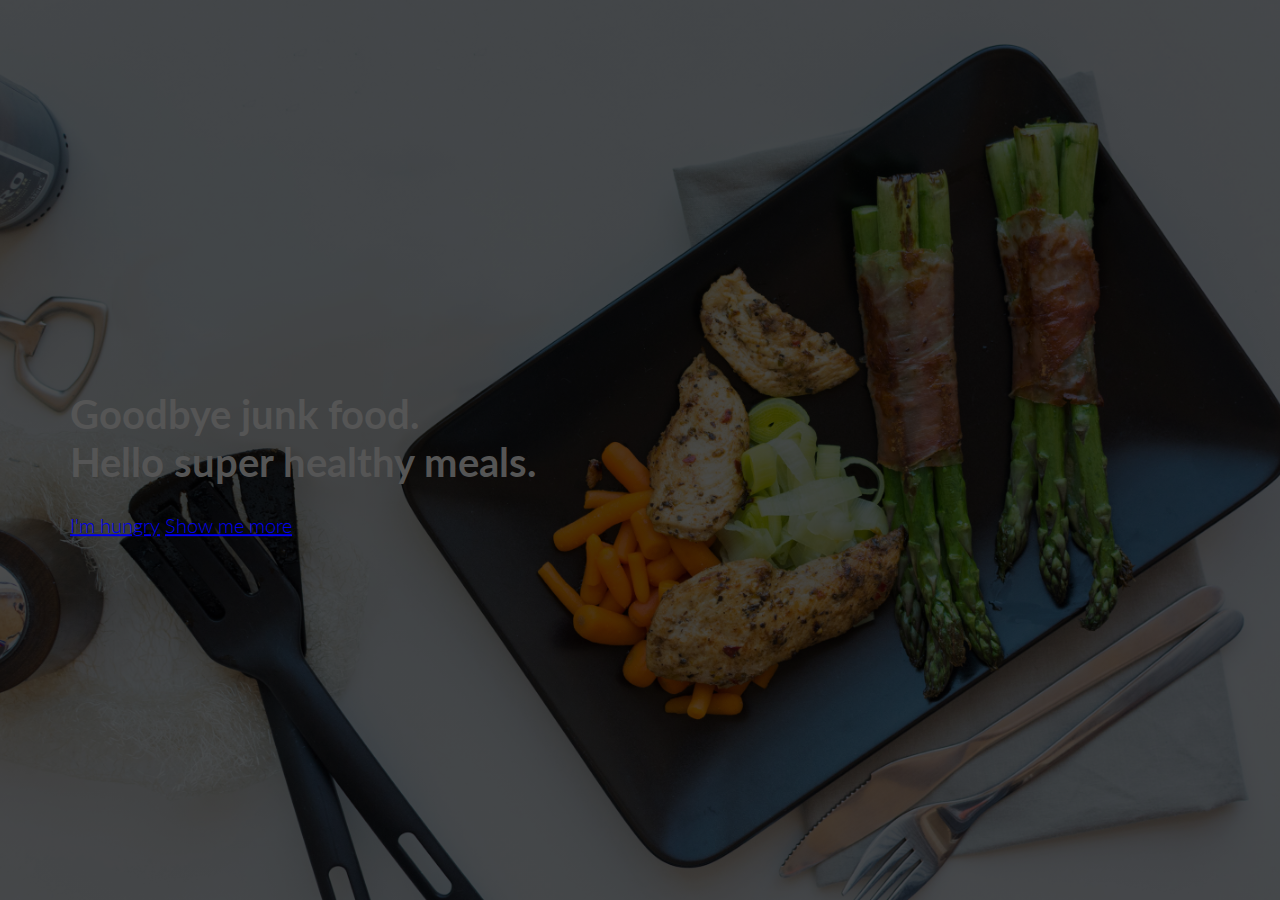
==== index.html @ d6e646fb "added project files, started header part" ====
<!DOCTYPE html>
<html lang="en">
    <head>
        <link rel="stylesheet" type="text/css" href="vendors/css/normalize.css">
        <link rel="stylesheet" type="text/css" href="vendors/css/grid.css">
        <link rel="stylesheet" type="text/css" href="resources/css/style.css">
        <link href='http://fonts.googleapis.com/css?family=Lato:100,300,400,300italic' rel='stylesheet' type='text/css'>
        <title>Omnifood</title>
    </head>
    <body>
        <header>
                <div class="hero-text-box">
                        <h1>Goodbye junk food.<br>Hello super healthy meals.</h1>
                        <a class="btn btn-full js--scroll-to-plans" href="#">I'm hungry</a>
                        <a class="btn btn-ghost js--scroll-to-start" href="#">Show me more</a>
                    </div>
        </header>
    </body>
</html>
---- vendors/css/grid.css ----
/*  SECTIONS  ============================================================================= */

.section {
	clear: both;
	padding: 0px;
	margin: 0px;
}

/*  GROUPING  ============================================================================= */

.row {
    zoom: 1; /* For IE 6/7 (trigger hasLayout) */
}

.row:before,
.row:after {
    content:"";
    display:table;
}
.row:after {
    clear:both;
}

/*  GRID COLUMN SETUP   ==================================================================== */

.col {
	display: block;
	float:left;
	margin: 1% 0 1% 1.6%;
}

.col:first-child { margin-left: 0; } /* all browsers except IE6 and lower */


/*  REMOVE MARGINS AS ALL GO FULL WIDTH AT 480 PIXELS */

@media only screen and (max-width: 480px) {
	.col { 
		/*margin: 1% 0 1% 0%;*/
        margin: 0;
	}
}


/*  GRID OF TWO   ============================================================================= */


.span-2-of-2 {
	width: 100%;
}

.span-1-of-2 {
	width: 49.2%;
}

/*  GO FULL WIDTH AT LESS THAN 480 PIXELS */

@media only screen and (max-width: 480px) {
	.span-2-of-2 {
		width: 100%; 
	}
	.span-1-of-2 {
		width: 100%; 
	}
}


/*  GRID OF THREE   ============================================================================= */

	
.span-3-of-3 {
	width: 100%; 
}

.span-2-of-3 {
	width: 66.13%; 
}

.span-1-of-3 {
	width: 32.26%; 
}


/*  GO FULL WIDTH AT LESS THAN 480 PIXELS */

@media only screen and (max-width: 480px) {
	.span-3-of-3 {
		width: 100%; 
	}
	.span-2-of-3 {
		width: 100%; 
	}
	.span-1-of-3 {
		width: 100%;
	}
}

/*  GRID OF FOUR   ============================================================================= */

	
.span-4-of-4 {
	width: 100%; 
}

.span-3-of-4 {
	width: 74.6%; 
}

.span-2-of-4 {
	width: 49.2%; 
}

.span-1-of-4 {
	width: 23.8%; 
}


/*  GO FULL WIDTH AT LESS THAN 480 PIXELS */

@media only screen and (max-width: 480px) {
	.span-4-of-4 {
		width: 100%; 
	}
	.span-3-of-4 {
		width: 100%; 
	}
	.span-2-of-4 {
		width: 100%; 
	}
	.span-1-of-4 {
		width: 100%; 
	}
}


/*  GRID OF FIVE   ============================================================================= */

	
.span-5-of-5 {
	width: 100%;
}

.span-4-of-5 {
  	width: 79.68%; 
}

.span-3-of-5 {
  	width: 59.36%; 
}

.span-2-of-5 {
  	width: 39.04%;
}

.span-1-of-5 {
  	width: 18.72%;
}


/*  GO FULL WIDTH AT LESS THAN 480 PIXELS */

@media only screen and (max-width: 480px) {
	.span-5-of-5 {
		width: 100%; 
	}
	.span-4-of-5 {
		width: 100%; 
	}
	.span-3-of-5 {
		width: 100%; 
	}
	.span-2-of-5 {
		width: 100%; 
	}
	.span-1-of-5 {
		width: 100%; 
	}
}


/*  GRID OF SIX   ============================================================================= */


.span-6-of-6 {
	width: 100%;
}

.span-5-of-6 {
  	width: 83.06%;
}

.span-4-of-6 {
  	width: 66.13%;
}

.span-3-of-6 {
  	width: 49.2%;
}

.span-2-of-6 {
  	width: 32.26%;
}

.span-1-of-6 {
  	width: 15.33%;
}


/*  GO FULL WIDTH AT LESS THAN 480 PIXELS */

@media only screen and (max-width: 480px) {
	.span-6-of-6 {
		width: 100%; 
	}
	.span-5-of-6 {
		width: 100%; 
	}
	.span-4-of-6 {
		width: 100%; 
	}
	.span-3-of-6 {
		width: 100%; 
	}
	.span-2-of-6 {
		width: 100%; 
	}
	.span-1-of-6 {
		width: 100%; 
	}
}



/*  GRID OF SEVEN   ============================================================================= */


.span-7-of-7 {
	width: 100%;
}

.span-6-of-7 {
	width: 85.48%;
}

.span-5-of-7 {
  	width: 70.97%;
}

.span-4-of-7 {
  	width: 56.45%;
}

.span-3-of-7 {
  	width: 41.94%;
}

.span-2-of-7 {
  	width: 27.42%;
}

.span-1-of-7 {
  	width: 12.91%;
}


/*  GO FULL WIDTH AT LESS THAN 480 PIXELS */

@media only screen and (max-width: 480px) {
	.span-7-of-7 {
		width: 100%; 
	}
	.span-6-of-7 {
		width: 100%; 
	}
	.span-5-of-7 {
		width: 100%; 
	}
	.span-4-of-7 {
		width: 100%; 
	}
	.span-3-of-7 {
		width: 100%; 
	}
	.span-2-of-7 {
		width: 100%; 
	}
	.span-1-of-7 {
		width: 100%; 
	}
}


/*  GRID OF EIGHT   ============================================================================= */

	
.span-8-of-8 {
	width: 100%;
}

.span-7-of-8 {
	width: 87.3%; 
}

.span-6-of-8 {
	width: 74.6%; 
}

.span-5-of-8 {
	width: 61.9%; 
}

.span-4-of-8 {
	width: 49.2%; 
}

.span-3-of-8 {
	width: 36.5%;
}

.span-2-of-8 {
	width: 23.8%; 
}

.span-1-of-8 {
	width: 11.1%; 
}


/*  GO FULL WIDTH AT LESS THAN 480 PIXELS */

@media only screen and (max-width: 480px) {
	.span-8-of-8 {
		width: 100%; 
	}
	.span-7-of-8 {
		width: 100%; 
	}
	.span-6-of-8 {
		width: 100%; 
	}
	.span-5-of-8 {
		width: 100%; 
	}
	.span-4-of-8 {
		width: 100%; 
	}
	.span-3-of-8 {
		width: 100%; 
	}
	.span-2-of-8 {
		width: 100%; 
	}
	.span-1-of-8 {
		width: 100%; 
	}
}


/*  GRID OF NINE   ============================================================================= */


.span-9-of-9 {
	width: 100%;
}

.span-8-of-9 {
	width: 88.71%;
}

.span-7-of-9 {
	width: 77.42%; 
}

.span-6-of-9 {
	width: 66.13%; 
}

.span-5-of-9 {
	width: 54.84%; 
}

.span-4-of-9 {
	width: 43.55%; 
}

.span-3-of-9 {
	width: 32.26%;
}

.span-2-of-9 {
	width: 20.97%; 
}

.span-1-of-9 {
	width: 9.68%; 
}


/*  GO FULL WIDTH AT LESS THAN 480 PIXELS */

@media only screen and (max-width: 480px) {
	.span-9-of-9 {
		width: 100%; 
	}
	.span-8-of-9 {
		width: 100%; 
	}
	.span-7-of-9 {
		width: 100%; 
	}
	.span-6-of-9 {
		width: 100%; 
	}
	.span-5-of-9 {
		width: 100%; 
	}
	.span-4-of-9 {
		width: 100%; 
	}
	.span-3-of-9 {
		width: 100%; 
	}
	.span-2-of-9 {
		width: 100%; 
	}
	.span-1-of-9 {
		width: 100%; 
	}
}


/*  GRID OF TEN   ============================================================================= */


.span-10-of-10 {
	width: 100%;
}

.span-9-of-10 {
	width: 89.84%;
}

.span-8-of-10 {
	width: 79.68%;
}

.span-7-of-10 {
	width: 69.52%; 
}

.span-6-of-10 {
	width: 59.36%; 
}

.span-5-of-10 {
	width: 49.2%; 
}

.span-4-of-10 {
	width: 39.04%; 
}

.span-3-of-10 {
	width: 28.88%;
}

.span-2-of-10 {
	width: 18.72%; 
}

.span-1-of-10 {
	width: 8.56%; 
}


/*  GO FULL WIDTH AT LESS THAN 480 PIXELS */

@media only screen and (max-width: 480px) {
	.span-10-of-10 {
		width: 100%; 
	}
	.span-9-of-10 {
		width: 100%; 
	}
	.span-8-of-10 {
		width: 100%; 
	}
	.span-7-of-10 {
		width: 100%; 
	}
	.span-6-of-10 {
		width: 100%; 
	}
	.span-5-of-10 {
		width: 100%; 
	}
	.span-4-of-10 {
		width: 100%; 
	}
	.span-3-of-10 {
		width: 100%; 
	}
	.span-2-of-10 {
		width: 100%; 
	}
	.span-1-of-10 {
		width: 100%; 
	}
}


/*  GRID OF ELEVEN   ============================================================================= */

.span-11-of-11 {
	width: 100%;
}

.span-10-of-11 {
	width: 90.76%;
}

.span-9-of-11 {
	width: 81.52%;
}

.span-8-of-11 {
	width: 72.29%;
}

.span-7-of-11 {
	width: 63.05%; 
}

.span-6-of-11 {
	width: 53.81%; 
}

.span-5-of-11 {
	width: 44.58%; 
}

.span-4-of-11 {
	width: 35.34%; 
}

.span-3-of-11 {
	width: 26.1%;
}

.span-2-of-11 {
	width: 16.87%; 
}

.span-1-of-11 {
	width: 7.63%; 
}


/*  GO FULL WIDTH AT LESS THAN 480 PIXELS */

@media only screen and (max-width: 480px) {
	.span-11-of-11 {
		width: 100%; 
	}
	.span-10-of-11 {
		width: 100%; 
	}
	.span-9-of-11 {
		width: 100%; 
	}
	.span-8-of-11 {
		width: 100%; 
	}
	.span-7-of-11 {
		width: 100%; 
	}
	.span-6-of-11 {
		width: 100%; 
	}
	.span-5-of-11 {
		width: 100%; 
	}
	.span-4-of-11 {
		width: 100%; 
	}
	.span-3-of-11 {
		width: 100%; 
	}
	.span-2-of-11 {
		width: 100%; 
	}
	.span-1-of-11 {
		width: 100%; 
	}
}


/*  GRID OF TWELVE   ============================================================================= */

.span-12-of-12 {
	width: 100%;
}

.span-11-of-12 {
	width: 91.53%;
}

.span-10-of-12 {
	width: 83.06%;
}

.span-9-of-12 {
	width: 74.6%;
}

.span-8-of-12 {
	width: 66.13%;
}

.span-7-of-12 {
	width: 57.66%; 
}

.span-6-of-12 {
	width: 49.2%; 
}

.span-5-of-12 {
	width: 40.73%; 
}

.span-4-of-12 {
	width: 32.26%; 
}

.span-3-of-12 {
	width: 23.8%;
}

.span-2-of-12 {
	width: 15.33%; 
}

.span-1-of-12 {
	width: 6.86%; 
}


/*  GO FULL WIDTH AT LESS THAN 480 PIXELS */

@media only screen and (max-width: 480px) {
	.span-12-of-12 {
		width: 100%; 
	}
	.span-11-of-12 {
		width: 100%; 
	}
	.span-10-of-12 {
		width: 100%; 
	}
	.span-9-of-12 {
		width: 100%; 
	}
	.span-8-of-12 {
		width: 100%; 
	}
	.span-7-of-12 {
		width: 100%; 
	}
	.span-6-of-12 {
		width: 100%; 
	}
	.span-5-of-12 {
		width: 100%; 
	}
	.span-4-of-12 {
		width: 100%; 
	}
	.span-3-of-12 {
		width: 100%; 
	}
	.span-2-of-12 {
		width: 100%; 
	}
	.span-1-of-12 {
		width: 100%; 
	}
}
---- resources/css/style.css ----
* {
    margin: 0;
    padding: 0;
    box-sizing: border-box;
}

html,
body {
    background-color: #fff;
    color: #555;
    font-family: 'Lato', 'Arial', sans-serif;
    font-weight: 300;
    font-size: 20px;
    text-rendering: optimizeLegibility;
    overflow-x: hidden;
}

.row {
    max-width: 1140px;
    margin: 0 auto;
}

header {
    background-image: -webkit-linear-gradient(rgba(0, 0, 0, 0.7), rgba(0, 0, 0, 0.7)), url(img/hero.jpg);
    background-image: linear-gradient(rgba(0, 0, 0, 0.7), rgba(0, 0, 0, 0.7)), url(img/hero.jpg);
    background-size: cover;
    background-position: center;
    height: 100vh;
    background-attachment: fixed;
}

.hero-text-box {
    position: absolute;
    width: 1140px;
    top: 50%;
    left: 50%;
    -webkit-transform: translate(-50%, -50%);
    -ms-transform: translate(-50%, -50%);
    transform: translate(-50%, -50%);
}
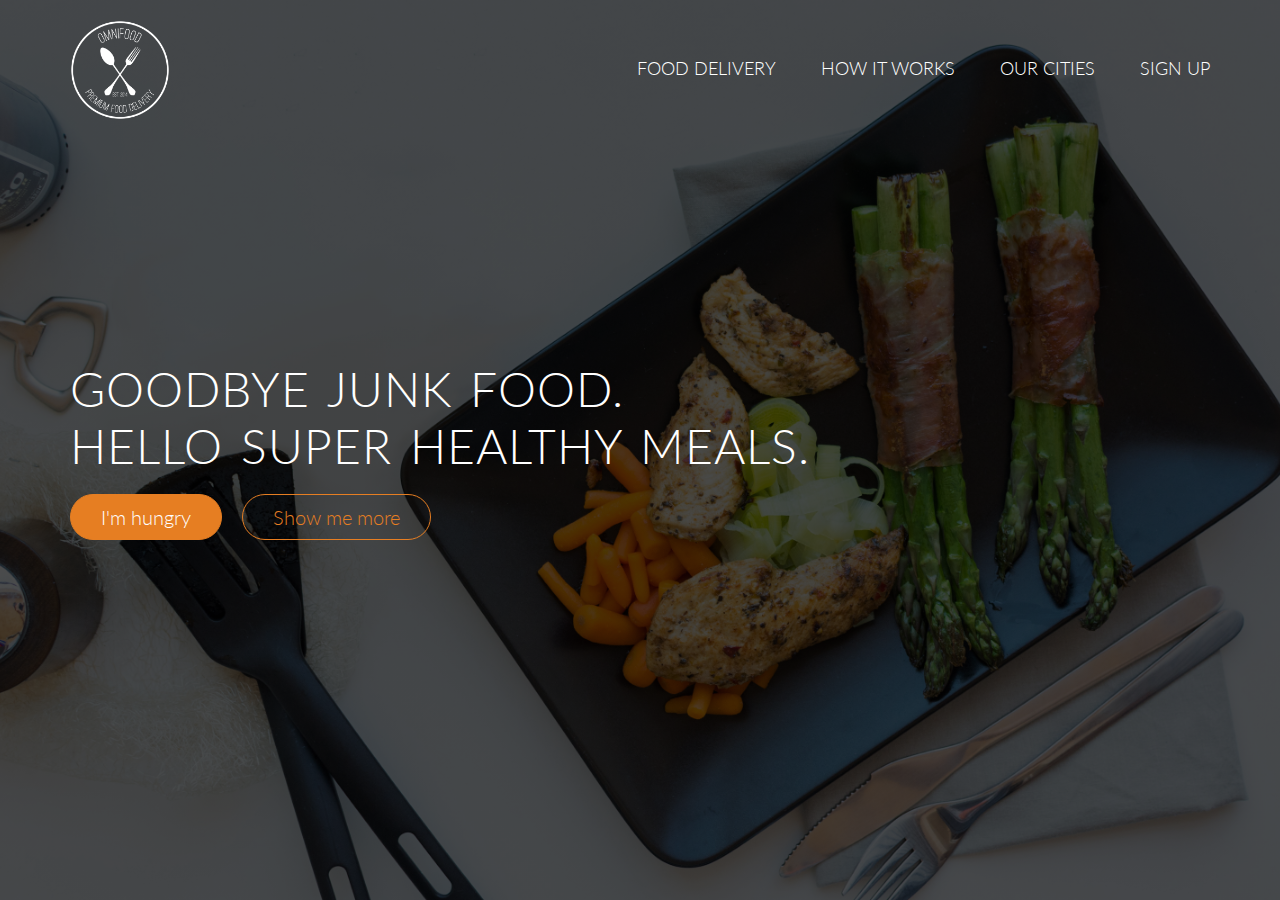
==== commit 153bd9aa: "added images, done header section" ====
--- a/index.html
+++ b/index.html
@@ -9,11 +9,24 @@
     </head>
     <body>
         <header>
-                <div class="hero-text-box">
-                        <h1>Goodbye junk food.<br>Hello super healthy meals.</h1>
-                        <a class="btn btn-full js--scroll-to-plans" href="#">I'm hungry</a>
-                        <a class="btn btn-ghost js--scroll-to-start" href="#">Show me more</a>
-                    </div>
+            <nav>
+                <div class="row">
+                    <img src="resources/img/logo-white.png" alt="Omnifood logo" class="logo">
+                    <img src="resources/img/logo.png" alt="Omnifood logo" class="logo-black">
+                    <ul class="main-nav js--main-nav">
+                        <li><a href="#features">Food delivery</a></li>
+                        <li><a href="#works">How it works</a></li>
+                        <li><a href="#cities">Our cities</a></li>
+                        <li><a href="#plans">Sign up</a></li>
+                    </ul>
+                    <a class="mobile-nav-icon js--nav-icon"><i class="ion-navicon-round"></i></a>
+                </div>
+            </nav>
+            <div class="hero-text-box">
+                <h1>Goodbye junk food.<br>Hello super healthy meals.</h1>
+                    <a class="btn btn-full js--scroll-to-plans" href="#">I'm hungry</a>
+                    <a class="btn btn-ghost js--scroll-to-start" href="#">Show me more</a>
+                </div>
         </header>
     </body>
 </html>--- a/resources/css/style.css
+++ b/resources/css/style.css
@@ -1,3 +1,11 @@
+/*
+Orange color: #e67e22
+
+*/
+/* ----------------------------------------------- */
+/* BASIC SETUP */
+/* ----------------------------------------------- */
+
 * {
     margin: 0;
     padding: 0;
@@ -15,10 +23,74 @@
     overflow-x: hidden;
 }
 
+/* ----------------------------------------------- */
+/* REUSABLE COMPONENTS */
+/* ----------------------------------------------- */
+
 .row {
     max-width: 1140px;
     margin: 0 auto;
 }
+
+h1 {
+    margin-top: 0;
+    margin-bottom: 20px;
+    color: #fff;
+    font-size: 240%;
+    word-spacing: 4px;
+    letter-spacing: 1px;
+    font-weight: 300;
+    text-transform: uppercase;
+}
+
+/* ----------------------------------------------- */
+/* BUTTONS */
+/* ----------------------------------------------- */
+
+.btn:link,
+.btn:visited {
+    display: inline-block;
+    padding: 10px 30px;
+    font-weight: 300;
+    text-decoration: none;
+    border-radius: 200px;
+    -webkit-transition: background-color 0.2s, border 0.2s, color 0.2s;
+    transition: background-color 0.2s, border 0.2s, color 0.2s;
+}
+
+.btn-full:link,
+.btn-full:visited {
+    background-color: #e67e22;
+    border: 1px solid #e67e22;
+    color: #fff;
+    margin-right: 15px;
+}
+
+.btn-ghost:link,
+.btn-ghost:visited {
+    border: 1px solid #e67e22;
+    color: #e67e22;
+}
+
+.btn:hover,
+.btn:active {
+    background-color: #cf6d17;
+}
+
+.btn-full:hover,
+.btn-full:active {
+    border: 1px solid #cf6d17;
+}
+
+.btn-ghost:hover,
+.btn-ghost:active {
+    border: 1px solid #cf6d17;
+    color: #fff;
+}
+
+/* ----------------------------------------------- */
+/* HEADER */
+/* ----------------------------------------------- */
 
 header {
     background-image: -webkit-linear-gradient(rgba(0, 0, 0, 0.7), rgba(0, 0, 0, 0.7)), url(img/hero.jpg);
@@ -37,4 +109,48 @@
     -webkit-transform: translate(-50%, -50%);
     -ms-transform: translate(-50%, -50%);
     transform: translate(-50%, -50%);
+}
+
+.logo {
+    height: 100px;
+    width: auto;
+    float: left;
+    margin-top: 20px;
+}
+
+.logo-black { 
+    display: none;
+    height: 50px;
+    width: auto;
+    float: left;
+    margin: 5px 0;
+}
+
+/* Main navi */
+.main-nav {
+    float: right;
+    list-style: none;
+    margin-top: 55px;
+}
+
+.main-nav li {
+    display: inline-block;
+    margin-left: 40px;
+}
+
+.main-nav li a:link,
+.main-nav li a:visited {
+    padding: 8px 0;
+    color: #fff;
+    text-decoration: none;
+    text-transform: uppercase;
+    font-size: 90%;
+    border-bottom: 2px solid transparent;
+    -webkit-transition: border-bottom 0.2s;
+    transition: border-bottom 0.2s;
+}
+
+.main-nav li a:hover,
+.main-nav li a:active {
+    border-bottom: 2px solid #e67e22;
 }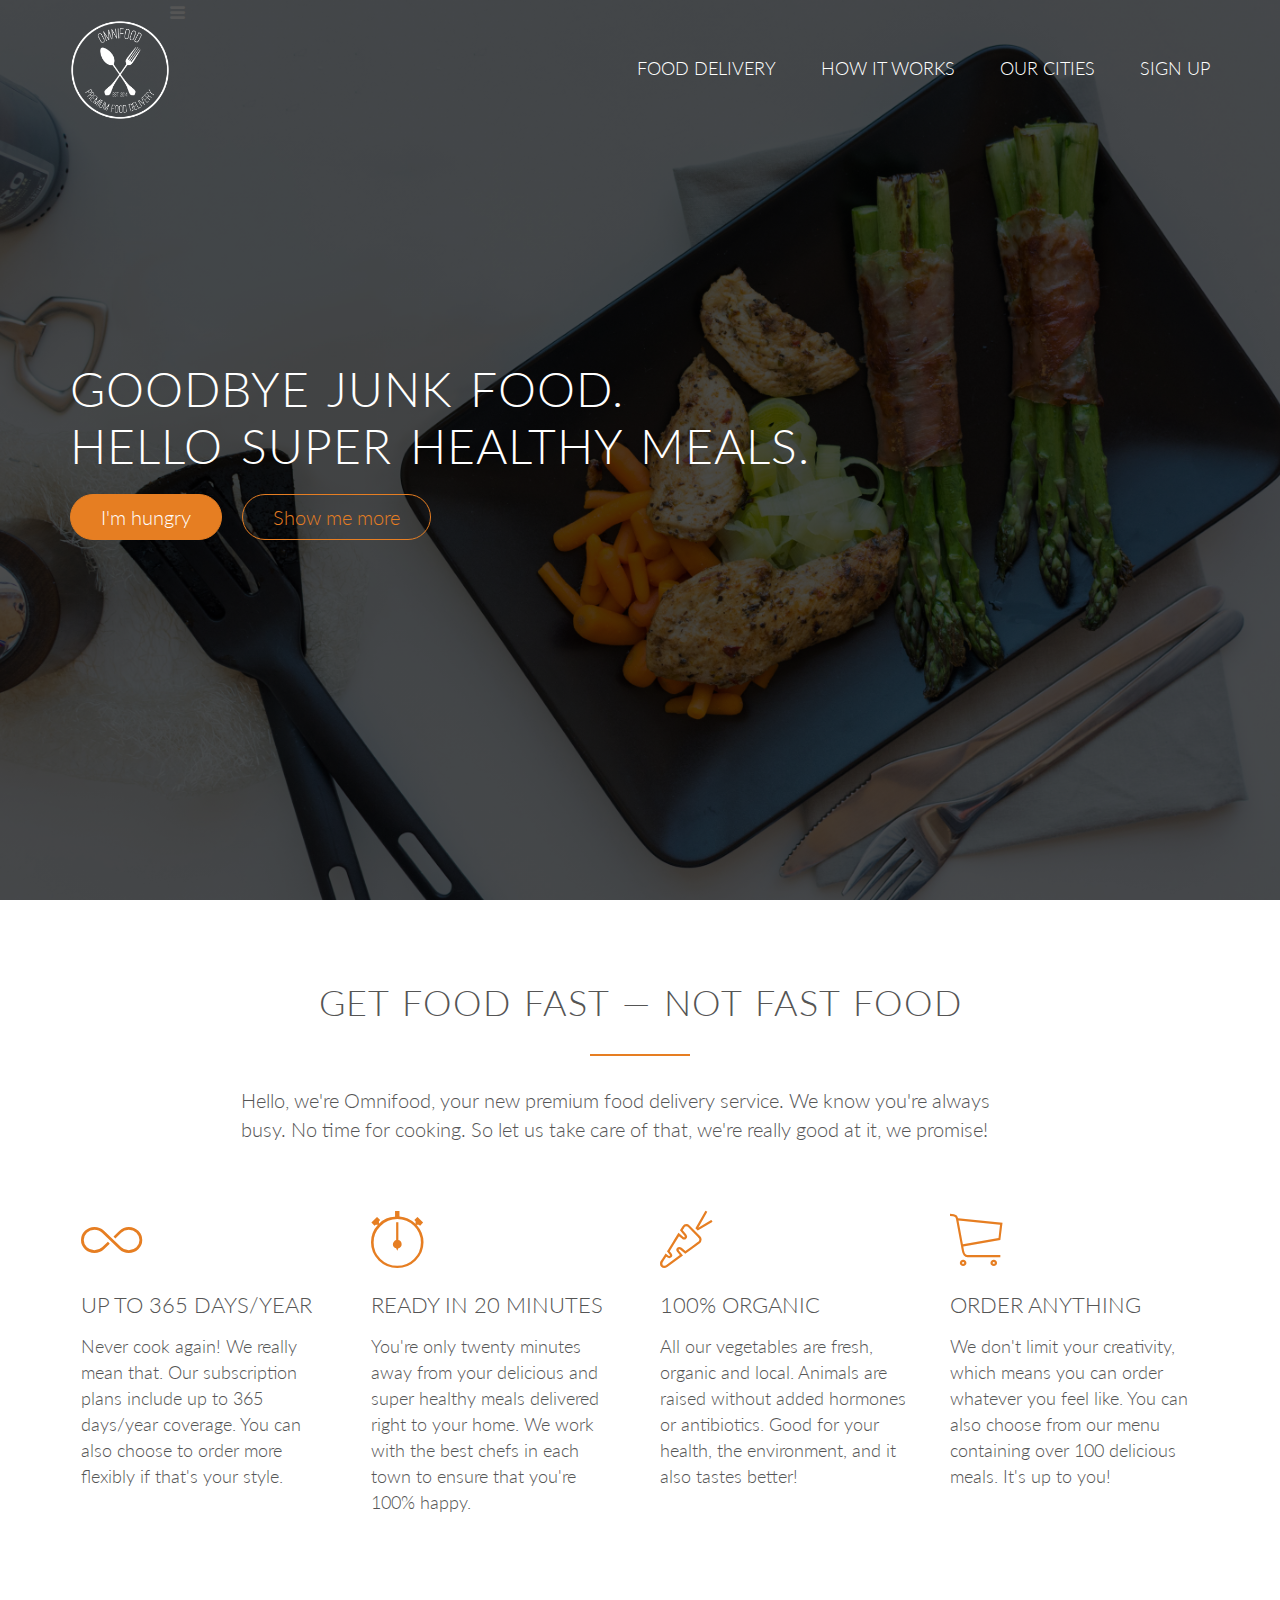
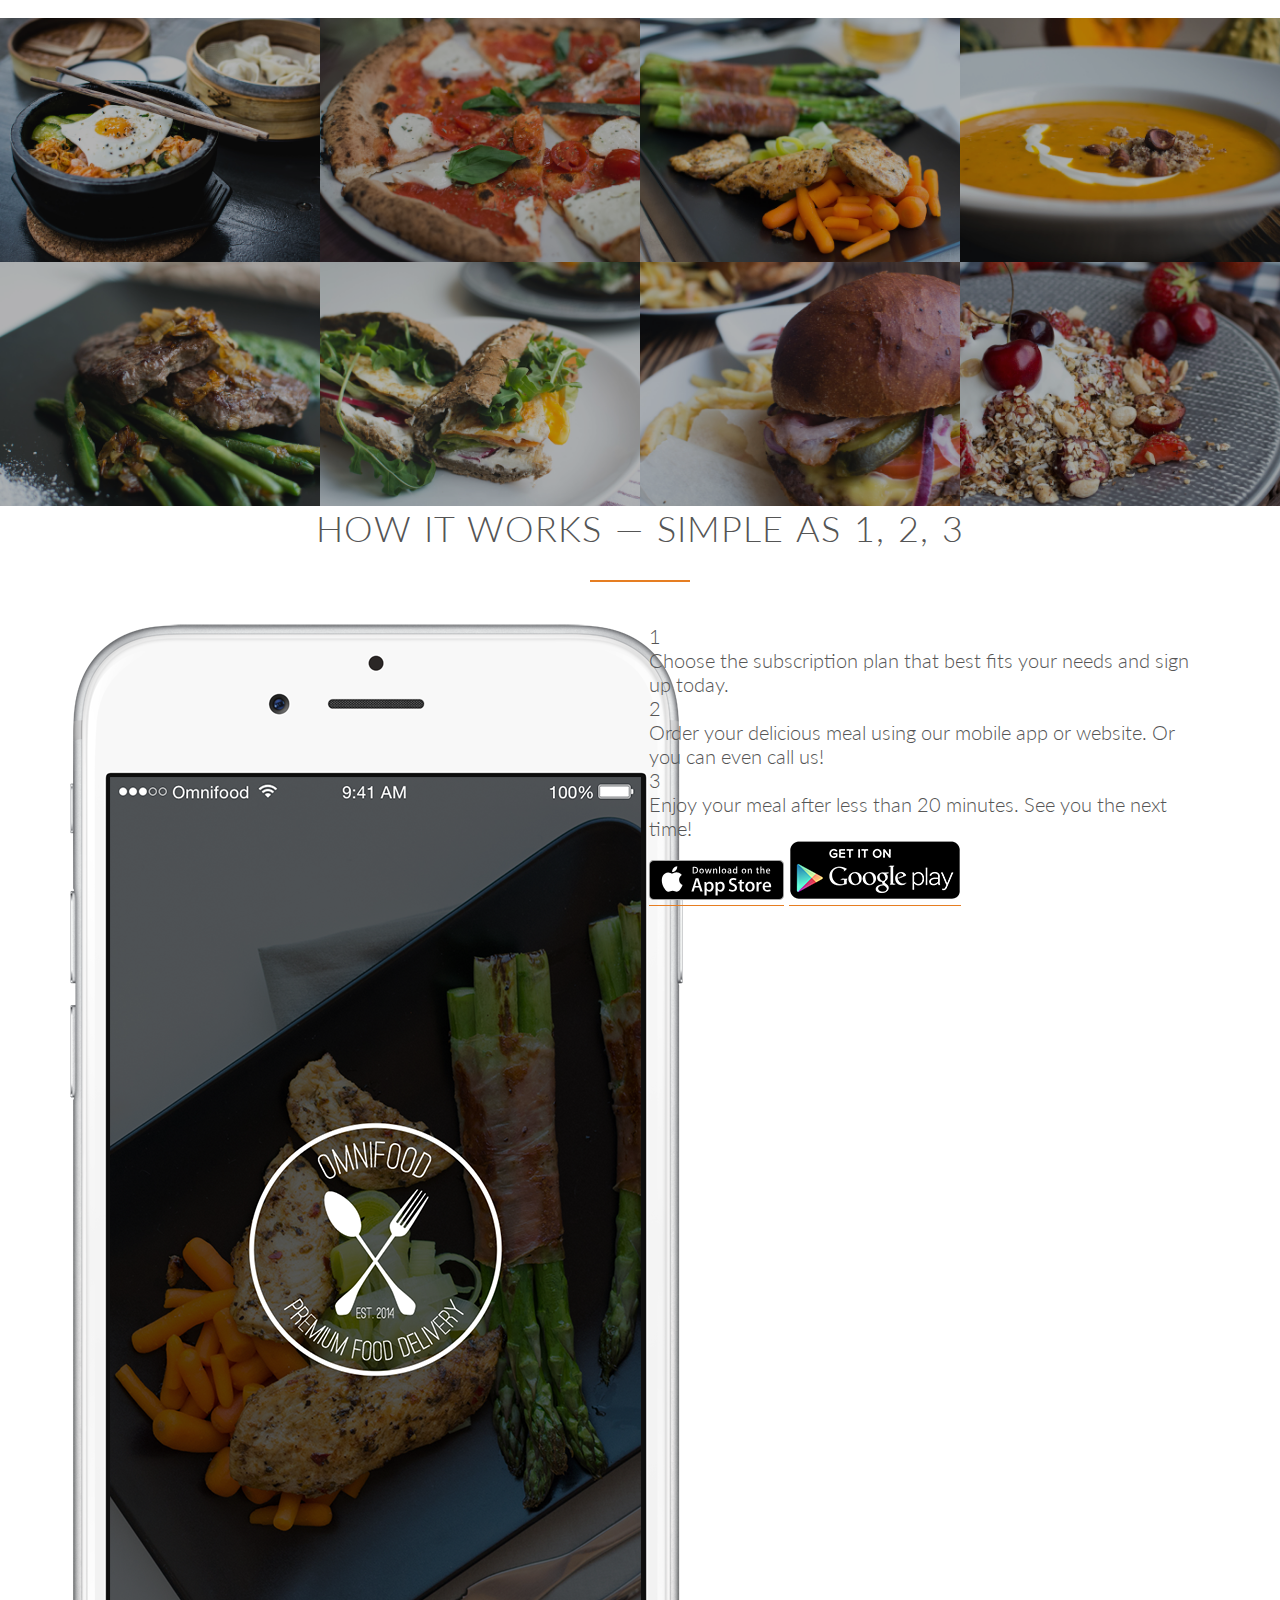
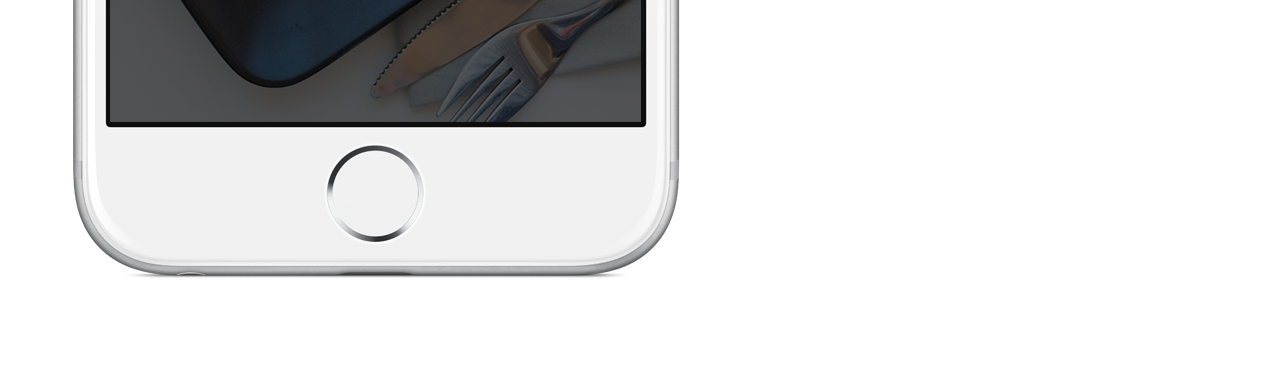
==== commit 73baf7d9: "Added icons, meal section, how it works" ====
--- a/index.html
+++ b/index.html
@@ -4,6 +4,7 @@
         <link rel="stylesheet" type="text/css" href="vendors/css/normalize.css">
         <link rel="stylesheet" type="text/css" href="vendors/css/grid.css">
         <link rel="stylesheet" type="text/css" href="resources/css/style.css">
+        <link rel="stylesheet" type="text/css" href="vendors/css/ionicons.min.css">
         <link href='http://fonts.googleapis.com/css?family=Lato:100,300,400,300italic' rel='stylesheet' type='text/css'>
         <title>Omnifood</title>
     </head>
@@ -28,5 +29,119 @@
                     <a class="btn btn-ghost js--scroll-to-start" href="#">Show me more</a>
                 </div>
         </header>
+        <section class="section-features js--section-features" id="features">
+            <div class="row">
+               <h2>Get food fast &mdash; not fast food</h2>
+                 <p class="long-copy">
+                     Hello, we're Omnifood, your new premium food delivery service. We know you're always busy. No time for cooking. So let us take care of that, we're really good at it, we promise!
+                 </p>
+                </div>
+                
+                <div class="row js--wp-1">
+                    <div class="col span-1-of-4 box">
+                        <i class="ion-ios-infinite-outline icon-big"></i>
+                        <h3>Up to 365 days/year</h3>
+                        <p>
+                            Never cook again! We really mean that. Our subscription plans include up to 365 days/year coverage. You can also choose to order more flexibly if that's your style.
+                        </p>
+                    </div>
+                    <div class="col span-1-of-4 box">
+                        <i class="ion-ios-stopwatch-outline icon-big"></i>
+                        <h3>Ready in 20 minutes</h3>
+                        <p>
+                            You're only twenty minutes away from your delicious and super healthy meals delivered right to your home. We work with the best chefs in each town to ensure that you're 100% happy.
+                        </p>
+                    </div>
+                    <div class="col span-1-of-4 box">
+                        <i class="ion-ios-nutrition-outline icon-big"></i>
+                        <h3>100% organic</h3>
+                        <p>
+                            All our vegetables are fresh, organic and local. Animals are raised without added hormones or antibiotics. Good for your health, the environment, and it also tastes better!
+                        </p>
+                    </div>
+                    <div class="col span-1-of-4 box">
+                        <i class="ion-ios-cart-outline icon-big"></i>
+                        <h3>Order anything</h3>
+                        <p>
+                            We don't limit your creativity, which means you can order whatever you feel like. You can also choose from our menu containing over 100 delicious meals. It's up to you!
+                        </p>
+                    </div>
+                </div>   
+            </section>
+
+            <section class="section-meals">
+                <ul class="meals-showcase clearfix">
+                  <li>
+                    <figure class="meal-photo">
+                        <img src="resources/img/1.jpg" alt="Korean bibimbap with egg and vegetables">
+                    </figure>
+                  </li>
+                  <li>
+                    <figure class="meal-photo">
+                        <img src="resources/img/2.jpg" alt="Simple italian pizza with cherry tomatoes">
+                    </figure>
+                   </li>
+                   <li>
+                     <figure class="meal-photo">
+                        <img src="resources/img/3.jpg" alt="Chicken breast steak with vegetables">
+                     </figure>
+                    </li>
+                    <li>
+                      <figure class="meal-photo">
+                          <img src="resources/img/4.jpg" alt="Autumn pumpkin soup">
+                      </figure>
+                    </li>
+                    </ul>
+                    <ul class="meals-showcase clearfix">
+                    <li>
+                      <figure class="meal-photo">
+                          <img src="resources/img/5.jpg" alt="Paleo beef steak with vegetables">
+                      </figure>
+                    </li>
+                    <li>
+                      <figure class="meal-photo">
+                        <img src="resources/img/6.jpg" alt="Healthy baguette with egg and vegetables">
+                      </figure>
+                    </li>
+                    <li>
+                      <figure class="meal-photo">
+                          <img src="resources/img/7.jpg" alt="Burger with cheddar and bacon">
+                      </figure>
+                    </li>
+                    <li>
+                       <figure class="meal-photo">
+                           <img src="resources/img/8.jpg" alt="Granola with cherries and strawberries">
+                       </figure>
+                    </li>
+                    </ul>
+                </section>
+
+                <section class="section-steps" id="works">
+                        <div class="row">
+                            <h2>How it works &mdash; Simple as 1, 2, 3</h2>
+                        </div>
+                        <div class="row">
+                            <div class="col span-1-of-2 steps-box">
+                                <img src="resources/img/app-iPhone.png" alt="Omnifood app on iPhone" class="app-screen js--wp-2">
+                            </div>
+                            <div class="col span-1-of-2 steps-box">
+                                <div class="works-step clearfix">
+                                    <div>1</div>
+                                    <p>Choose the subscription plan that best fits your needs and sign up today.</p>
+                            </div>
+                            <div class="works-step clearfix">
+                                <div>2</div>
+                                <p>Order your delicious meal using our mobile app or website. Or you can even call us!</p>
+                            </div>
+                            <div class="works-step clearfix">
+                               <div>3</div>
+                                  <p>Enjoy your meal after less than 20 minutes. See you the next time!</p>
+                               </div>
+                                
+                                <a href="#" class="btn-app"><img src="resources/img/download-app.svg" alt="App Store Button"></a>
+                                <a href="#" class="btn-app"><img src="resources/img/download-app-android.png" alt="Play Store Button"></a>
+                            </div>
+                        </div>
+                    </section>
     </body>
 </html>--- a/resources/css/style.css
+++ b/resources/css/style.css
@@ -32,7 +32,15 @@
     margin: 0 auto;
 }
 
-h1 {
+section {
+    padding: 80px 0;
+}
+
+.box {
+    padding: 1%;
+}
+
+/* h1 {
     margin-top: 0;
     margin-bottom: 20px;
     color: #fff;
@@ -41,6 +49,98 @@
     letter-spacing: 1px;
     font-weight: 300;
     text-transform: uppercase;
+} */
+
+h1,
+h2,
+h3 {
+    font-weight: 300;
+    text-transform: uppercase;
+}
+
+h1 {
+    margin-top: 0;
+    margin-bottom: 20px;
+    color: #fff;
+    font-size: 240%;
+    word-spacing: 4px;
+    letter-spacing: 1px;
+}
+
+h2 {
+    font-size: 180%;
+    word-spacing: 2px;
+    text-align: center;
+    margin-bottom: 30px;
+    letter-spacing: 1px;
+}
+
+h3 {
+    font-size: 110%;
+    margin-bottom: 15px;
+}
+
+h2:after {
+    display: block;
+    height: 2px;
+    background-color: #e67e22;
+    content: " ";
+    width: 100px;
+    margin: 0 auto;
+    margin-top: 30px;
+}
+
+/* ----- PARAGRAPHS ----- */
+.long-copy {
+    line-height: 145%;
+    width: 70%;
+    margin-left: 15%;
+}
+
+.box p {
+    font-size: 90%;
+    line-height: 145%;
+}
+
+
+/* ----- ICONS ----- */
+.icon-big {
+    font-size: 350%;
+    display: block;
+    color: #e67e22;
+    margin-bottom: 10px;
+}
+
+.icon-small {
+    display: inline-block;
+    width: 30px;
+    text-align: center;
+    color: #e67e22;
+    font-size: 120%;
+    margin-right: 10px;
+    
+    /*secrets to align text and icons*/
+    line-height: 120%;
+    vertical-align: middle;
+    margin-top: -5px;
+}
+
+/* ----- LINKS ----- */
+
+a:link,
+a:visited {
+    color: #e67e22;
+    text-decoration: none;
+    padding-bottom: 1px;
+    border-bottom: 1px solid #e67e22;
+    -webkit-transition: border-bottom 0.2s, color 0.2s;
+    transition: border-bottom 0.2s, color 0.2s;
+}
+
+a:hover,
+a:active {
+    color: #555;
+    border-bottom: 1px solid transparent;
 }
 
 /* ----------------------------------------------- */
@@ -153,4 +253,56 @@
 .main-nav li a:hover,
 .main-nav li a:active {
     border-bottom: 2px solid #e67e22;
-}+}
+
+/* ----------------------------------------------- */
+/* FEATURES */
+/* ----------------------------------------------- */
+
+.section-features .long-copy {
+    margin-bottom: 30px;
+}
+
+/* ----------------------------------------------- */
+/* MEALS */
+/* ----------------------------------------------- */
+
+.section-meals {
+    padding: 0;
+}
+
+.meals-showcase {
+    list-style: none;
+    width: 100%;
+}
+
+.meals-showcase li {
+    display: block;
+    float: left;
+    width: 25%;
+}
+
+.meal-photo {
+    width: 100%;
+    margin: 0;
+    overflow: hidden;
+    background-color: #000;
+}
+
+.meal-photo img {
+    opacity: 0.7;
+    width: 100%;
+    height: auto;
+    -webkit-transform: scale(1.15);
+    -ms-transform: scale(1.15);
+    transform: scale(1.15);
+    -webkit-transition: -webkit-transform 0.5s, opacity 0.5s;
+    transition: transform 0.5s, opacity 0.5s;
+}
+
+.meal-photo img:hover {
+    opacity: 1;
+    -webkit-transform: scale(1.03);
+    -ms-transform: scale(1.03);
+    transform: scale(1.03);
+}
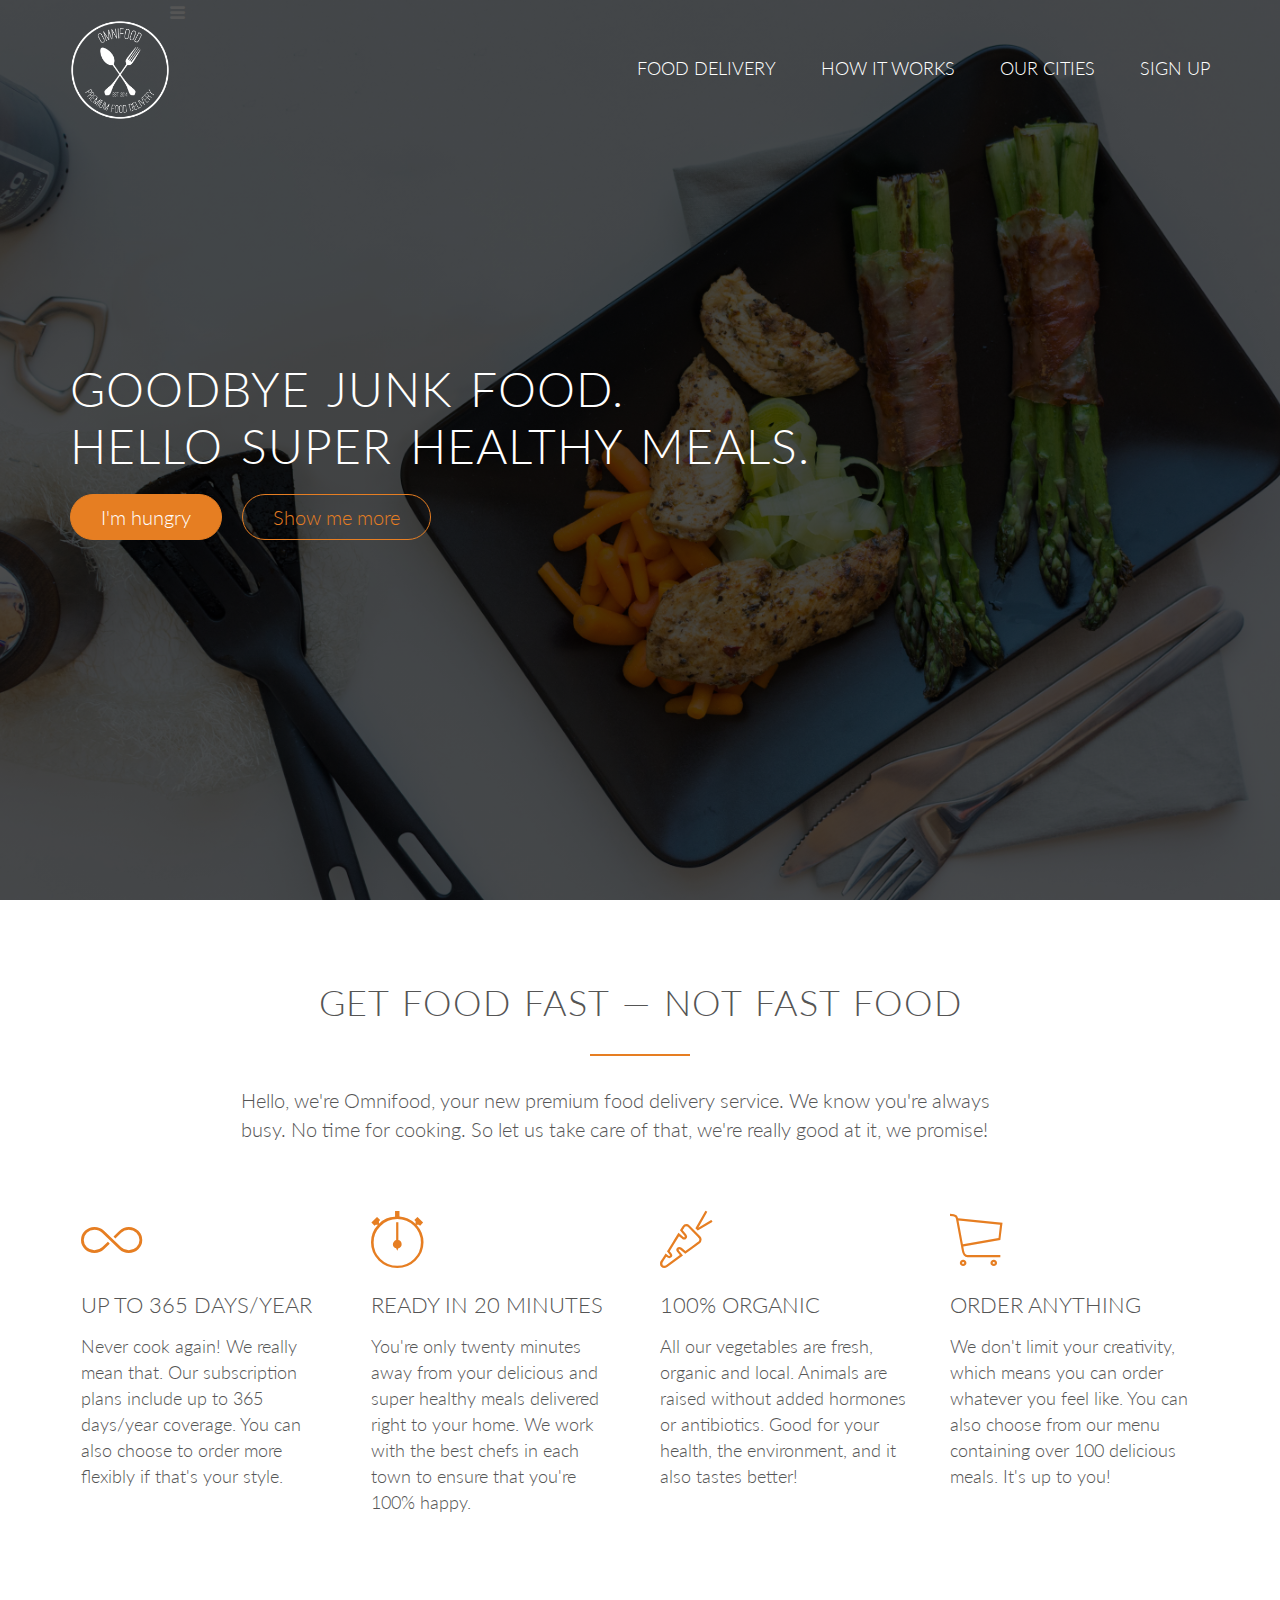
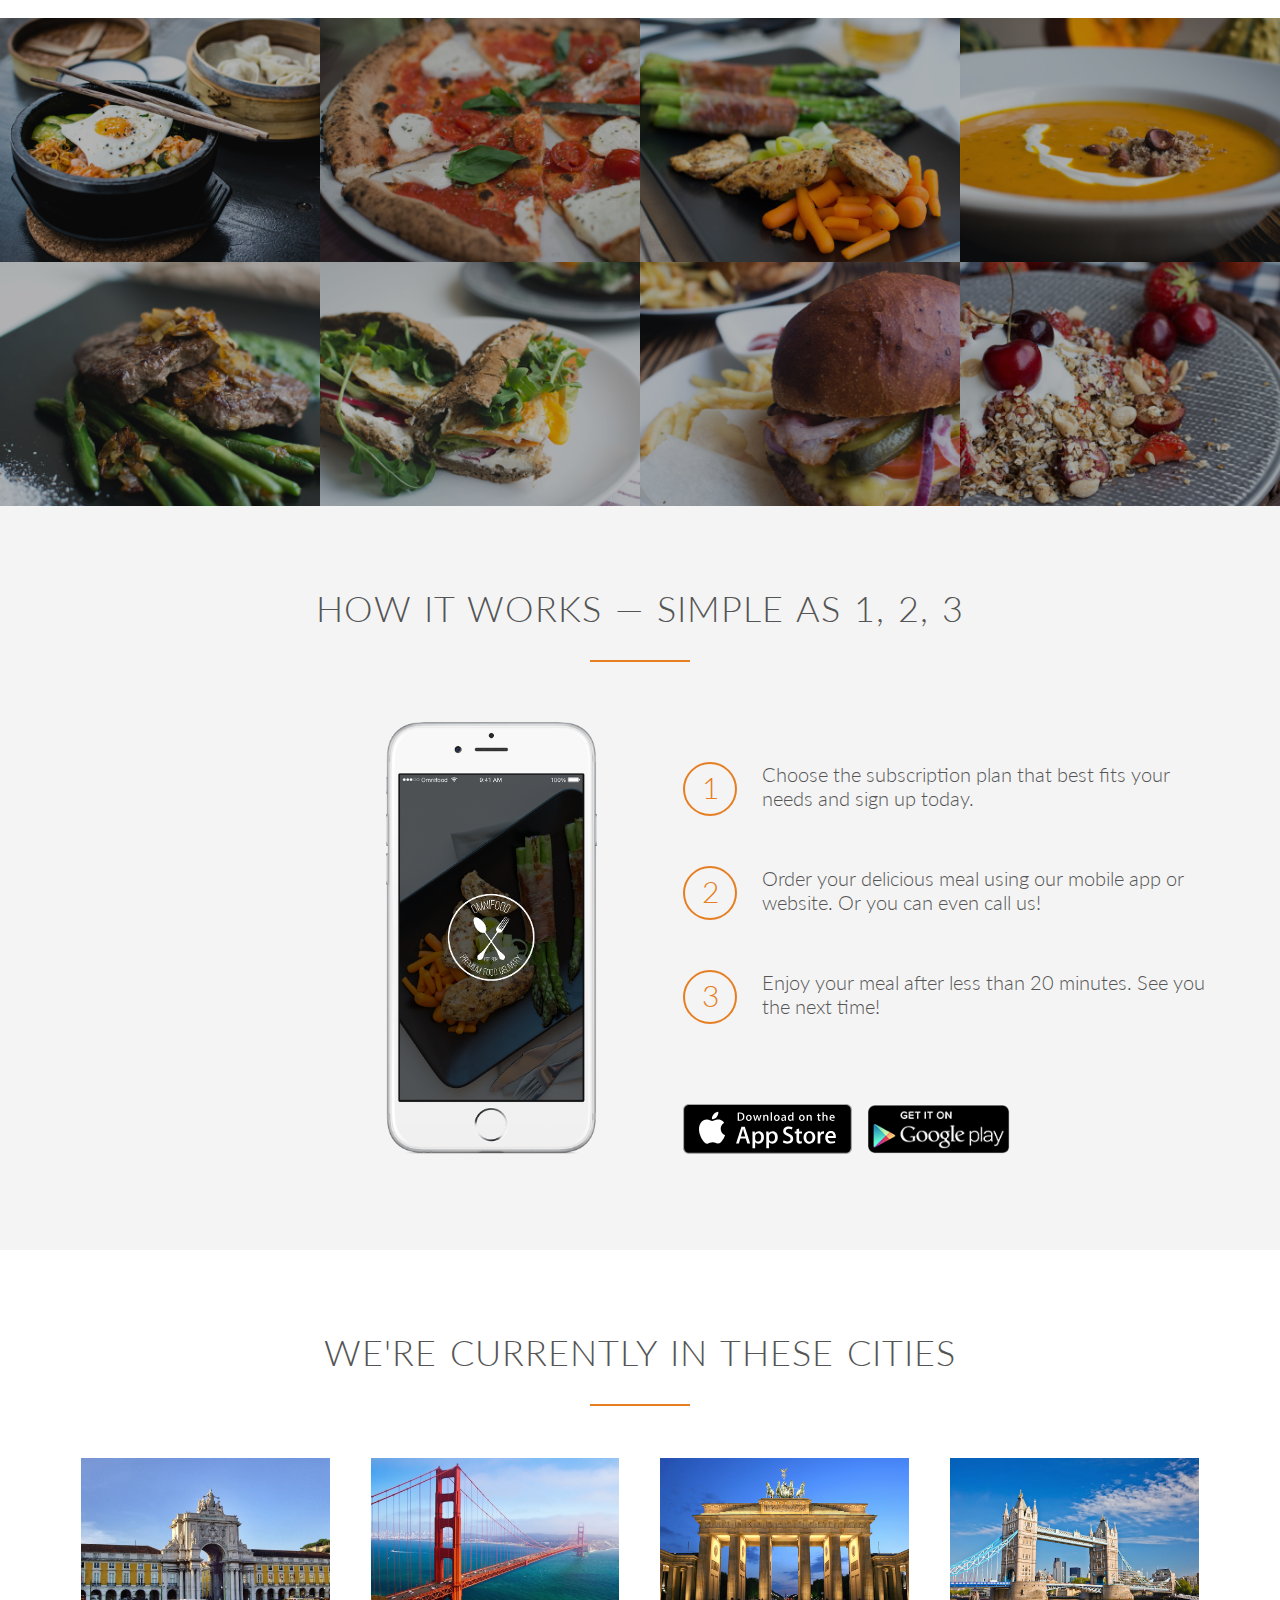
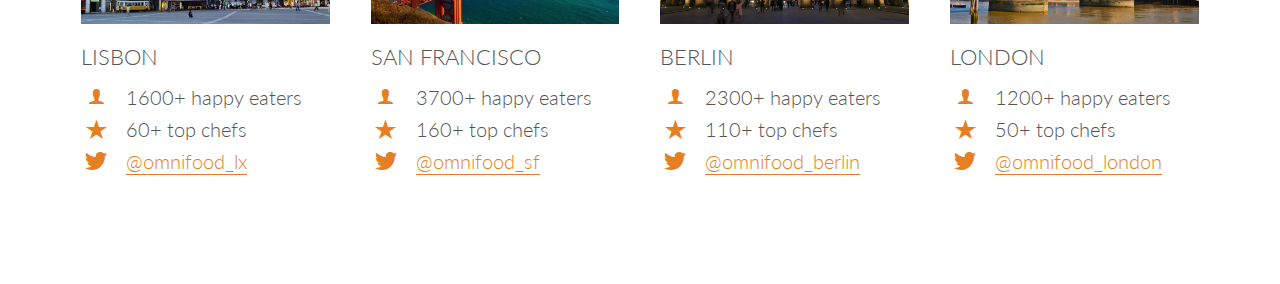
==== commit 31e0431a: "Don cities section" ====
--- a/index.html
+++ b/index.html
@@ -142,6 +142,78 @@
                                 <a href="#" class="btn-app"><img src="resources/img/download-app-android.png" alt="Play Store Button"></a>
                             </div>
                         </div>
-                    </section>
+                </section>
+                <section class="section-cities" id="cities">
+                    <div class="row">
+                        <h2>We're currently in these cities</h2>
+                    </div>
+                    <div class="row js--wp-3">
+                        <div class="col span-1-of-4 box">
+                            <img src="resources/img/lisbon-3.jpg" alt="Lisbon">
+                            <h3>Lisbon</h3>
+                            <div class="city-feature">
+                                <i class="ion-ios-person icon-small"></i>
+                                   1600+ happy eaters
+                            </div>
+                            <div class="city-feature">
+                                 <i class="ion-ios-star icon-small"></i>
+                                    60+ top chefs
+                            </div>
+                            <div class="city-feature">
+                                 <i class="ion-social-twitter icon-small"></i>
+                                <a href="#">@omnifood_lx</a>
+                            </div>
+                            </div>
+                            <div class="col span-1-of-4 box">
+                               <img src="resources/img/san-francisco.jpg" alt="San Francisco">
+                               <h3>San Francisco</h3>
+                                <div class="city-feature">
+                                   <i class="ion-ios-person icon-small"></i>
+                                    3700+ happy eaters
+                                </div>
+                                <div class="city-feature">
+                                    <i class="ion-ios-star icon-small"></i>
+                                    160+ top chefs
+                                </div>
+                                <div class="city-feature">
+                                    <i class="ion-social-twitter icon-small"></i>
+                                    <a href="#">@omnifood_sf</a>
+                                </div>
+                                </div>
+                                <div class="col span-1-of-4 box">
+                                    <img src="resources/img/berlin.jpg" alt="Berlin">
+                                    <h3>Berlin</h3>
+                                    <div class="city-feature">
+                                        <i class="ion-ios-person icon-small"></i>
+                                        2300+ happy eaters
+                                    </div>
+                                    <div class="city-feature">
+                                        <i class="ion-ios-star icon-small"></i>
+                                        110+ top chefs
+                                    </div>
+                                    <div class="city-feature">
+                                        <i class="ion-social-twitter icon-small"></i>
+                                        <a href="#">@omnifood_berlin</a>
+                                    </div>
+                                </div>
+                                <div class="col span-1-of-4 box">
+                                    <img src="resources/img/london.jpg" alt="London">
+                                    <h3>London</h3>
+                                    <div class="city-feature">
+                                        <i class="ion-ios-person icon-small"></i>
+                                        1200+ happy eaters
+                                    </div>
+                                    <div class="city-feature">
+                                        <i class="ion-ios-star icon-small"></i>
+                                        50+ top chefs
+                                    </div>
+                                    <div class="city-feature">
+                                        <i class="ion-social-twitter icon-small"></i>
+                                        <a href="#">@omnifood_london</a>
+                                    </div>
+                                </div>
+                            </div>
+                            
+                        </section>
     </body>
 </html>--- a/resources/css/style.css
+++ b/resources/css/style.css
@@ -23,6 +23,14 @@
     overflow-x: hidden;
 }
 
+.clearfix {zoom: 1;}
+.clearfix:after {
+    content: '.';
+    clear: both;
+    display: block;
+    height: 0;
+    visibility: hidden;
+}
 /* ----------------------------------------------- */
 /* REUSABLE COMPONENTS */
 /* ----------------------------------------------- */
@@ -306,3 +314,78 @@
     -ms-transform: scale(1.03);
     transform: scale(1.03);
 }
+
+/* ----------------------------------------------- */
+/* HOW IT WORKS SECTION */
+/* ----------------------------------------------- */
+
+.section-steps {
+    background-color: #f4f4f4;
+}
+
+.steps-box {
+    margin-top: 30px;
+}
+
+
+.steps-box:first-child {
+    text-align: right;
+    padding-right: 3%;
+}
+
+.steps-box:last-child {
+    text-align: left;
+    padding-left: 3%;
+    margin-top: 70px;
+}
+
+.app-screen {
+    width: 40%;
+}
+
+.works-step {
+    margin-bottom: 50px;
+}
+
+.works-step:last-of-type {
+    margin-bottom: 80px;
+}
+
+.works-step div {
+    color: #e67e22;
+    font-size: 150%;
+    height: 54px;
+    width: 54px;
+    border: 2px solid #e67e22;
+    border-radius: 50%;
+    display: inline-block;
+    text-align: center;
+    margin-right: 25px;
+    float: left;
+    padding: 5px;
+}
+
+.btn-app:link,
+.btn-app:visited {
+    border: 0;
+}
+
+.btn-app img {
+    height: 50px;
+    width: auto;
+    margin-right: 10px;
+}
+
+/* ----------------------------------------------- */
+/* CITIES */
+/* ----------------------------------------------- */
+
+.box img {
+    width: 100%;
+    height: auto;
+    margin-bottom: 15px;
+}
+
+.city-feature {
+    margin-bottom: 5px;
+}
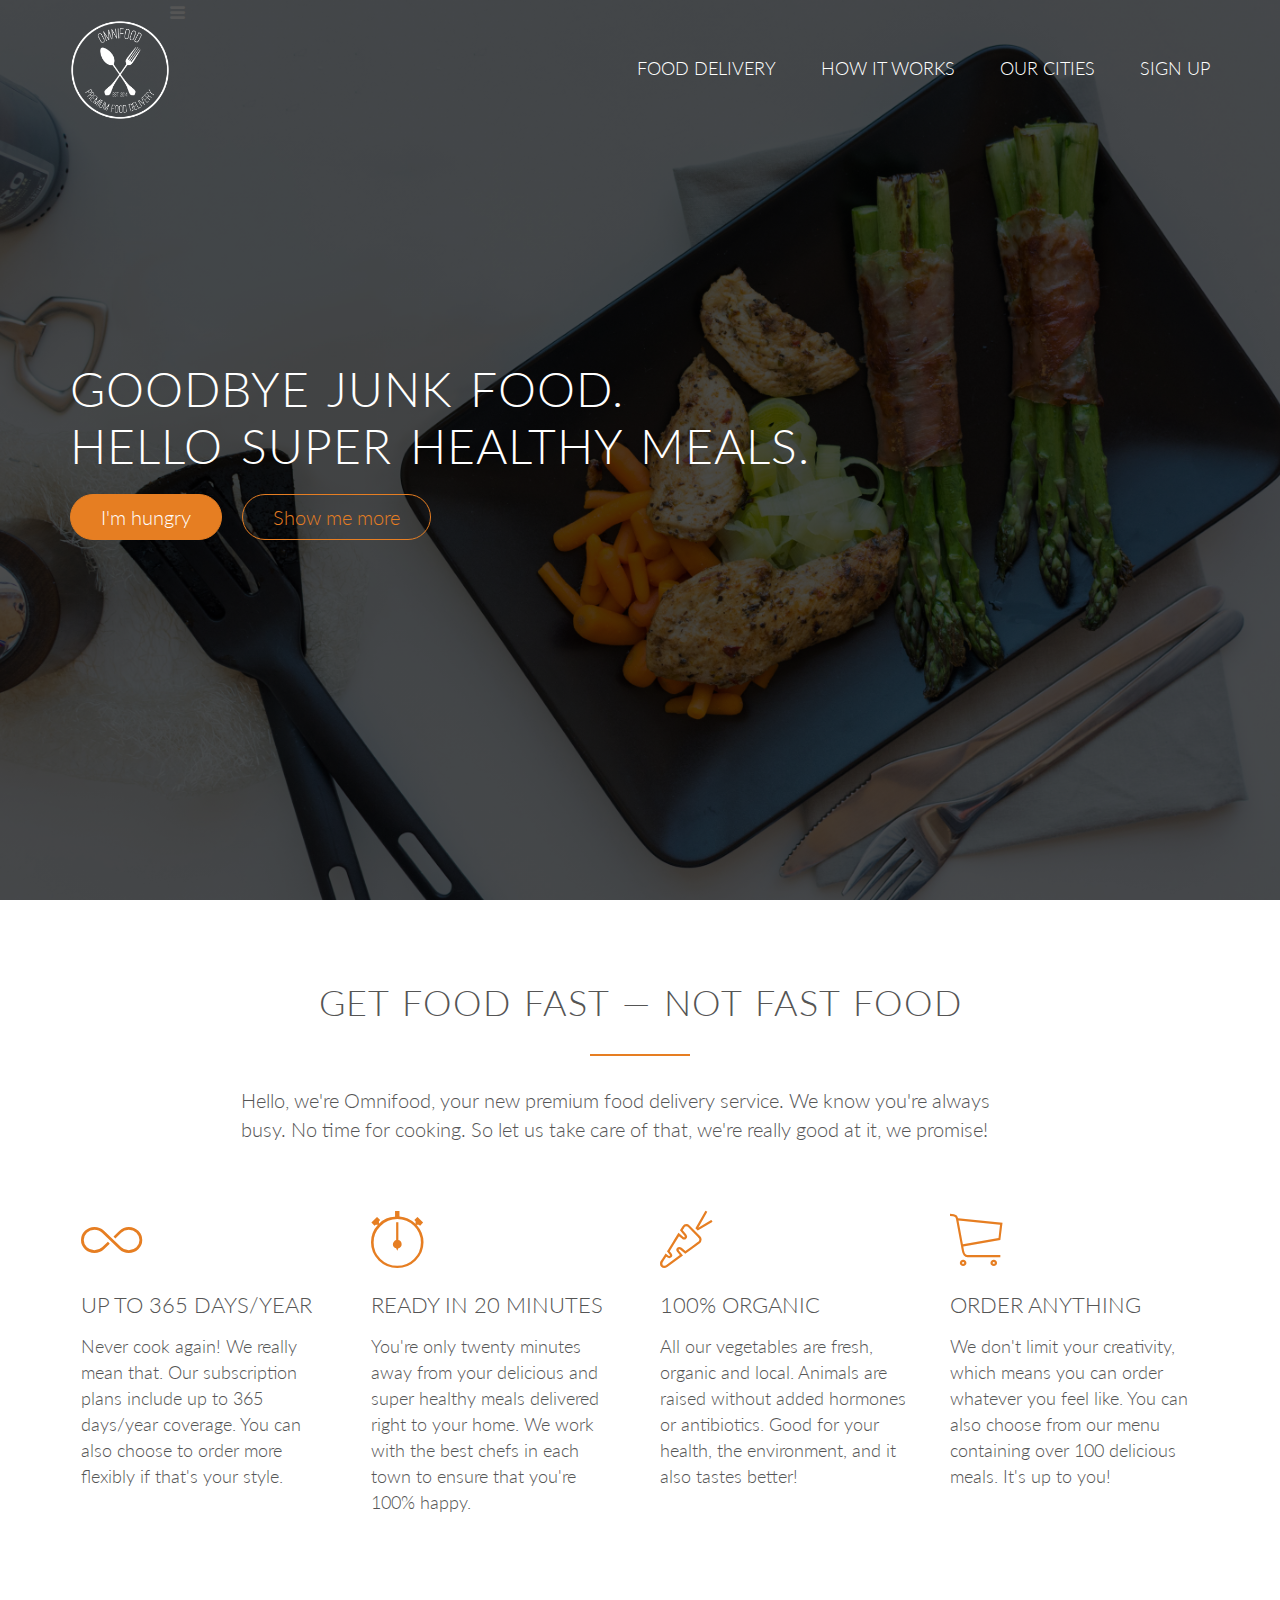
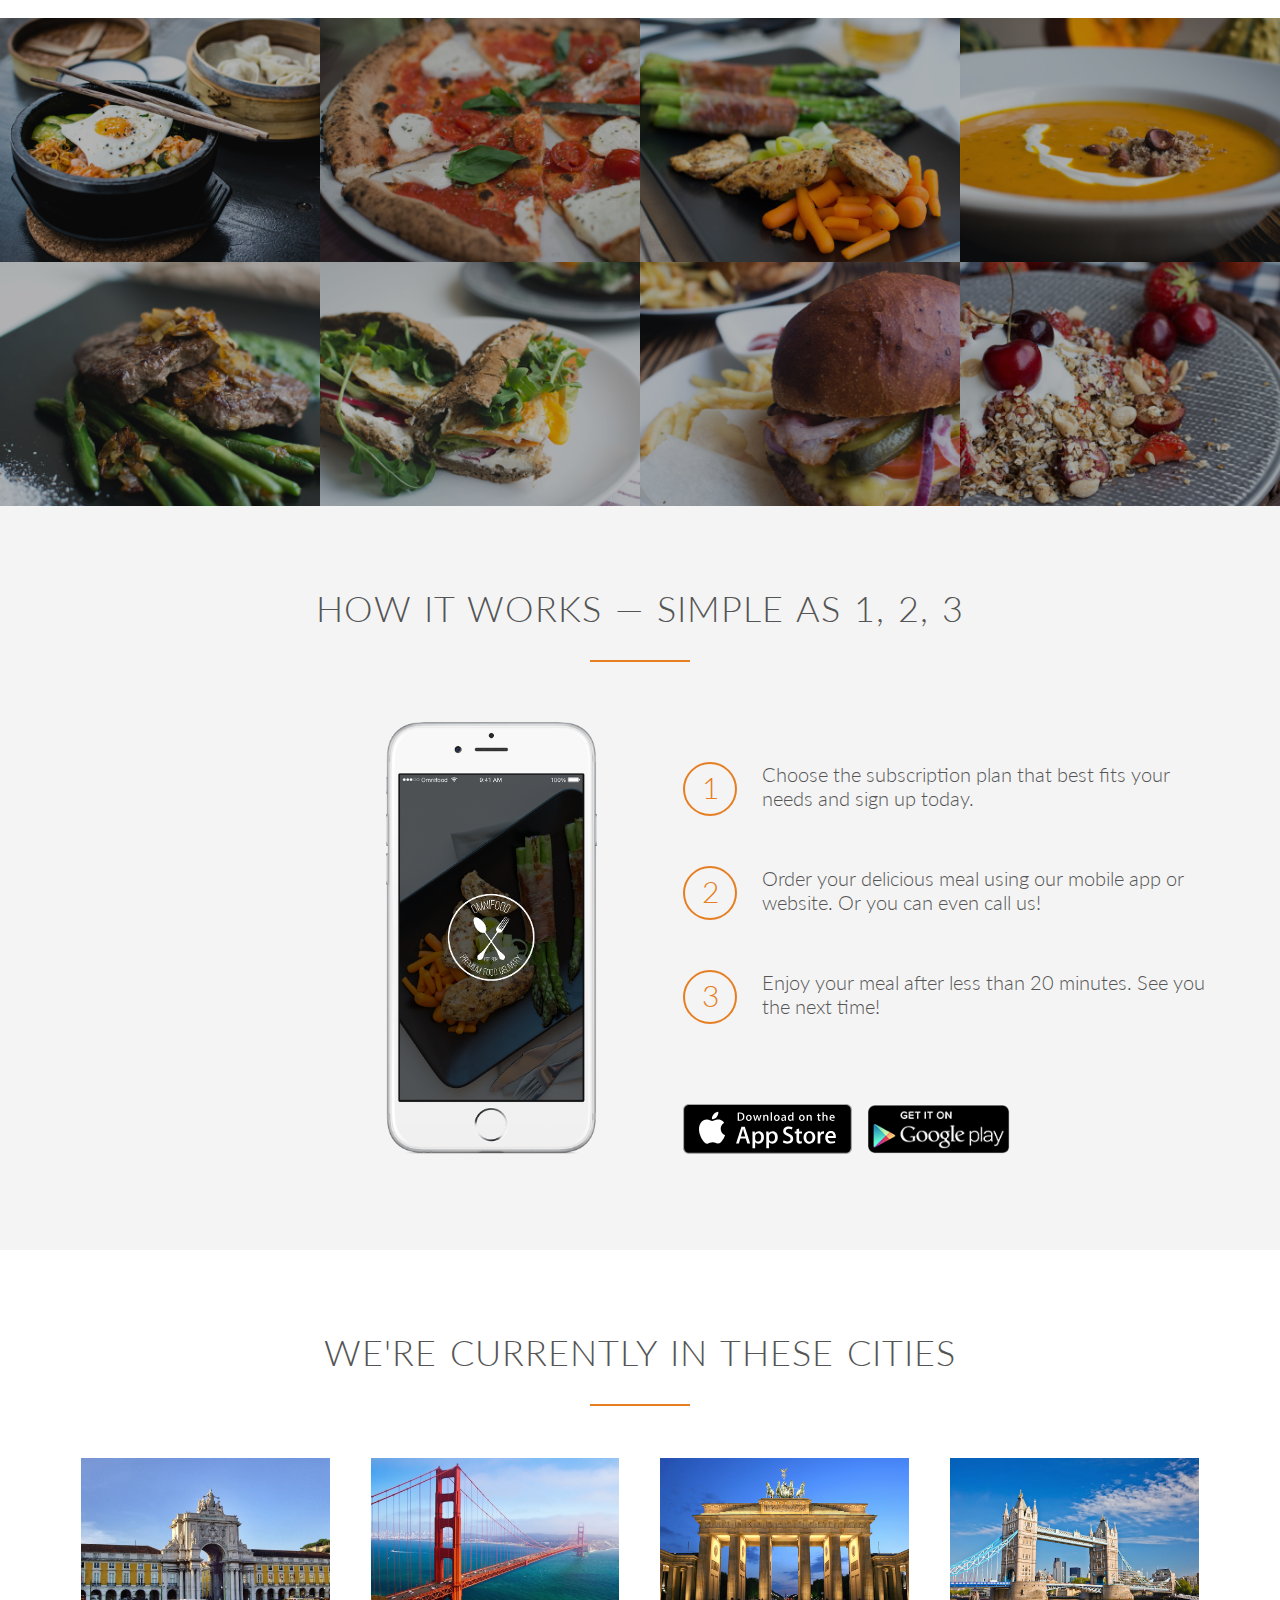
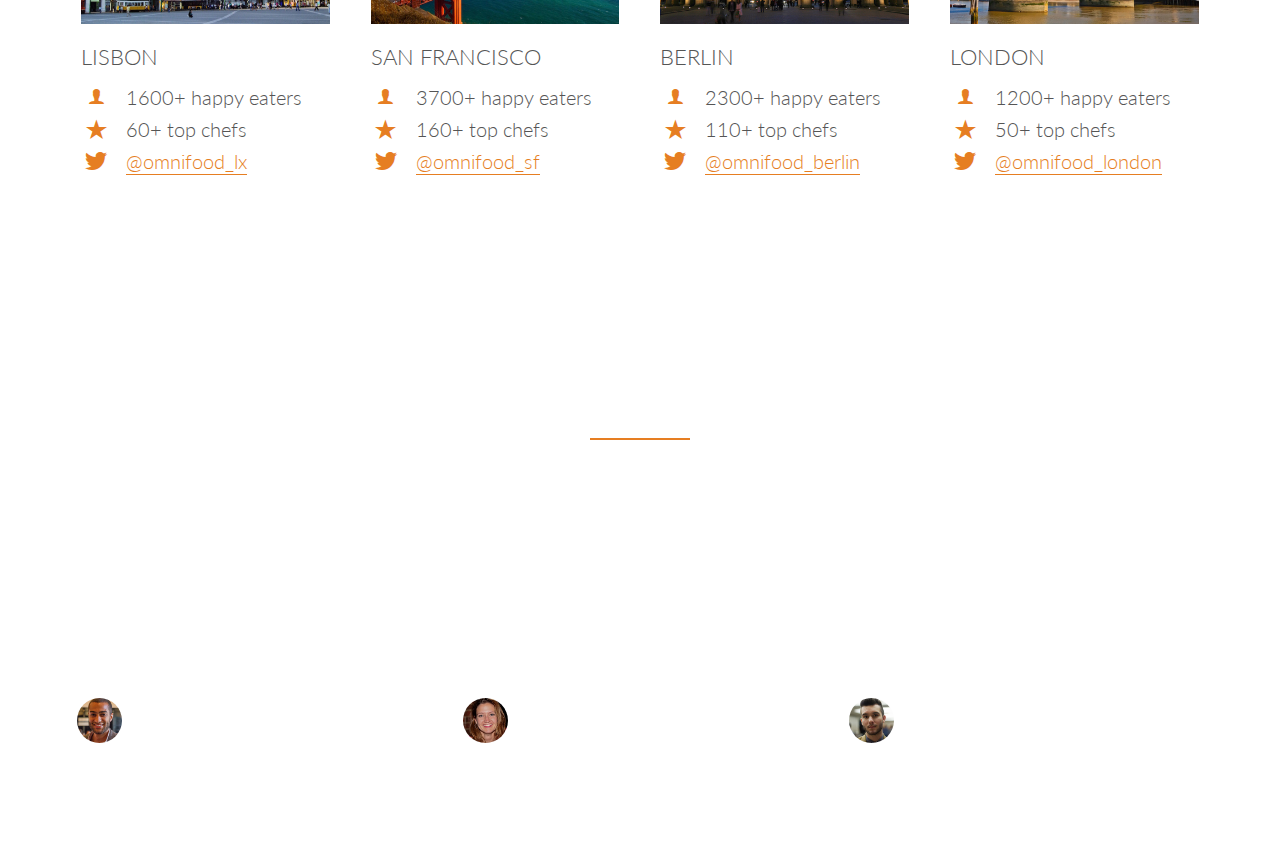
==== commit c380179b: "Done testimonials section" ====
--- a/index.html
+++ b/index.html
@@ -215,5 +215,31 @@
                             </div>
                             
                         </section>
+
+                        <section class="section-testimonials">
+                                <div class="row">
+                                    <h2>Our customers can't live without us</h2>
+                                </div>
+                                <div class="row">
+                                    <div class="col span-1-of-3">
+                                        <blockquote>
+                                            Omnifood is just awesome! I just launched a startup which leaves me with no time for cooking, so Omnifood is a life-saver. Now that I got used to it, I couldn't live without my daily meals!
+                                            <cite><img src="resources/img/customer-1.jpg">Alberto Duncan</cite>
+                                        </blockquote>
+                                    </div>
+                                    <div class="col span-1-of-3">
+                                        <blockquote>
+                                           Inexpensive, healthy and great-tasting meals, delivered right to my home. We have lots of food delivery here in Lisbon, but no one comes even close to Omifood. Me and my family are so in love!
+                                            <cite><img src="resources/img/customer-2.jpg">Joana Silva</cite>
+                                        </blockquote>
+                                    </div>
+                                    <div class="col span-1-of-3">
+                                        <blockquote>
+                    I was looking for a quick and easy food delivery service in San Franciso. I tried a lot of them and ended up with Omnifood. Best food delivery service in the Bay Area. Keep up the great work!
+                                        <cite><img src="resources/img/customer-3.jpg">Milton Chapman</cite>
+                                        </blockquote>
+                                    </div>
+                                </div>
+                            </section>
     </body>
 </html>--- a/resources/css/style.css
+++ b/resources/css/style.css
@@ -389,3 +389,45 @@
 .city-feature {
     margin-bottom: 5px;
 }
+
+/* ----------------------------------------------- */
+/* TESTIMONIALS */
+/* ----------------------------------------------- */
+
+.section-testimonials {
+    background-image: -webkit-linear-gradient(rgba(0, 0, 0, 0.8), rgba(0, 0, 0, 0.8)), url(img/back-customers.jpg);
+    background-image: linear-gradient(rgba(0, 0, 0, 0.8), rgba(0, 0, 0, 0.8)), url(img/back-customers.jpg);
+    background-size: cover;
+    color: #fff;
+    background-attachment: fixed;
+}
+
+blockquote {
+    padding: 2%;
+    font-style: italic;
+    line-height: 145%;
+    position: relative;
+    margin-top: 40px;
+}
+
+blockquote:before {
+    content: "\201C";
+    font-size: 500%;
+    display: block;
+    position: absolute;
+    top: -5px;
+    left: -5px;
+}
+
+cite {
+    font-size: 90%;
+    margin-top: 25px;
+    display: block;
+}
+
+cite img {
+    height: 45px;
+    border-radius: 50%;
+    margin-right: 10px;
+    vertical-align: middle;
+}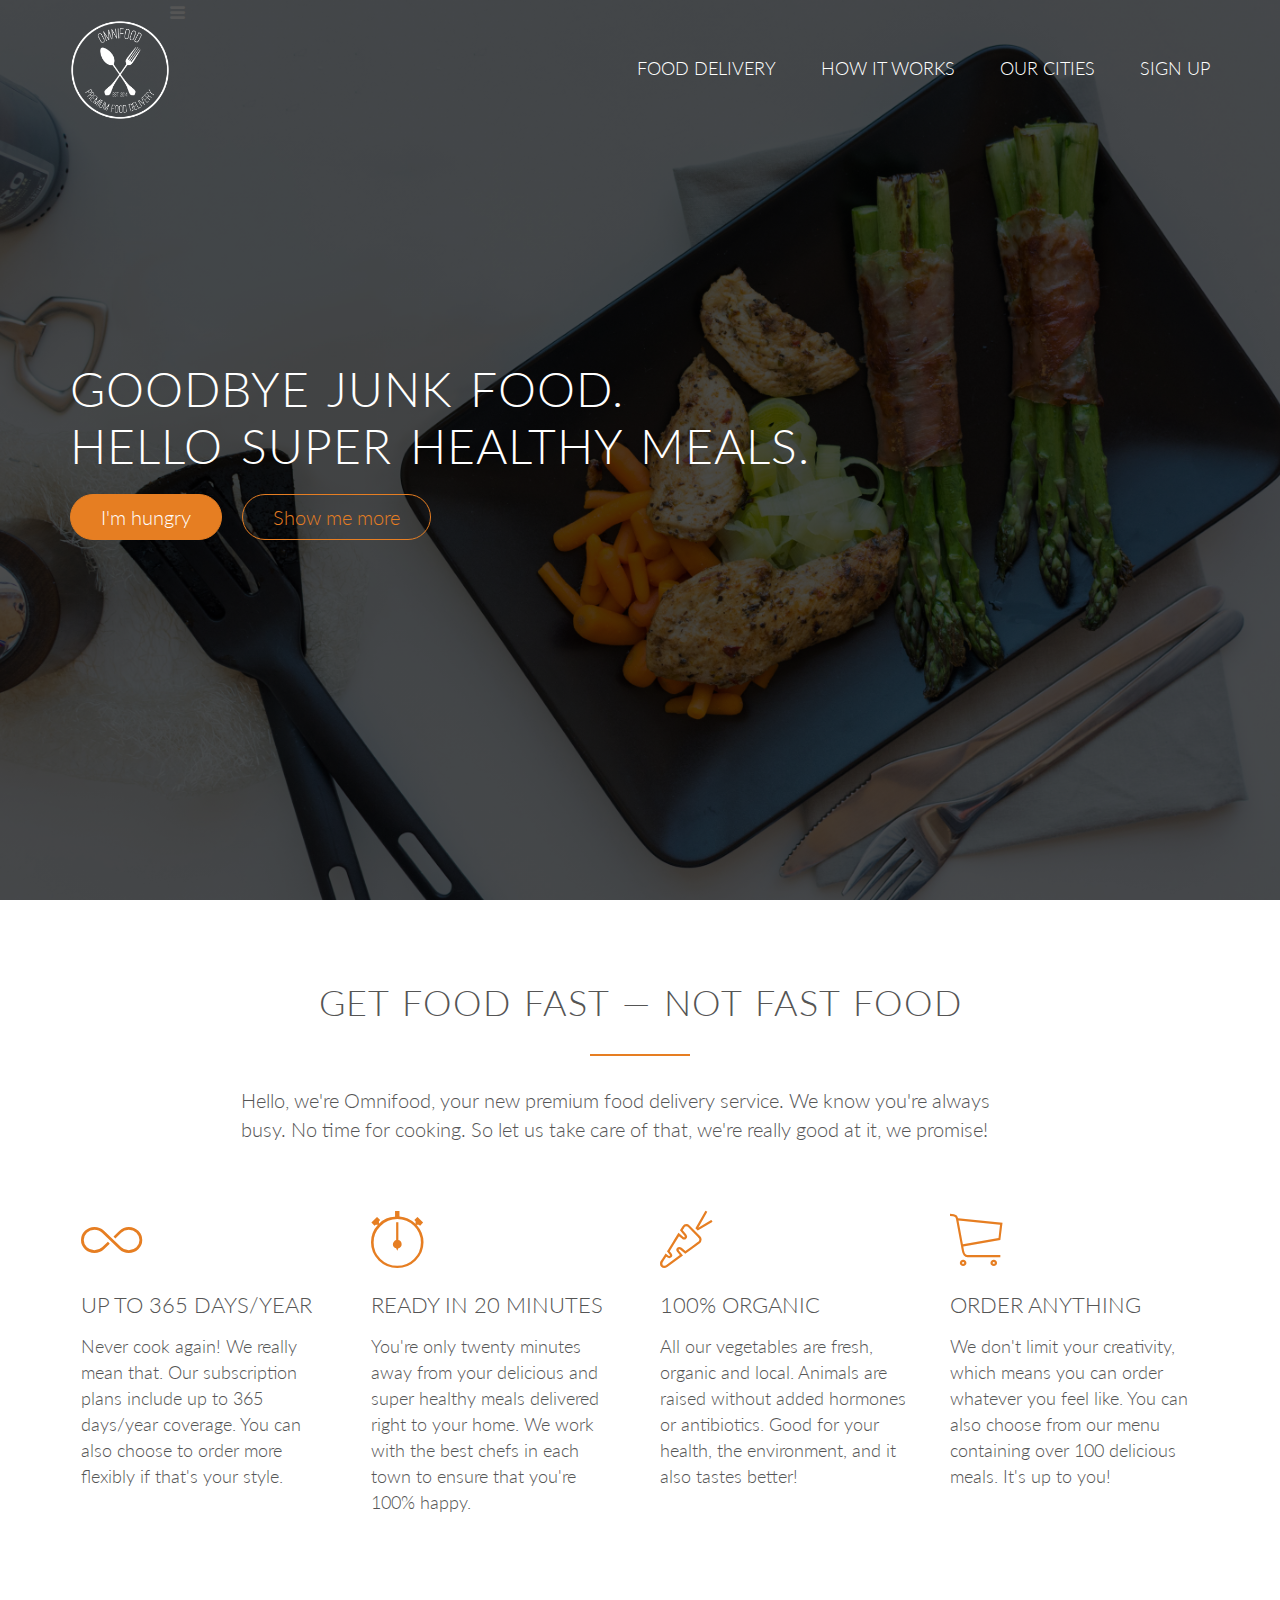
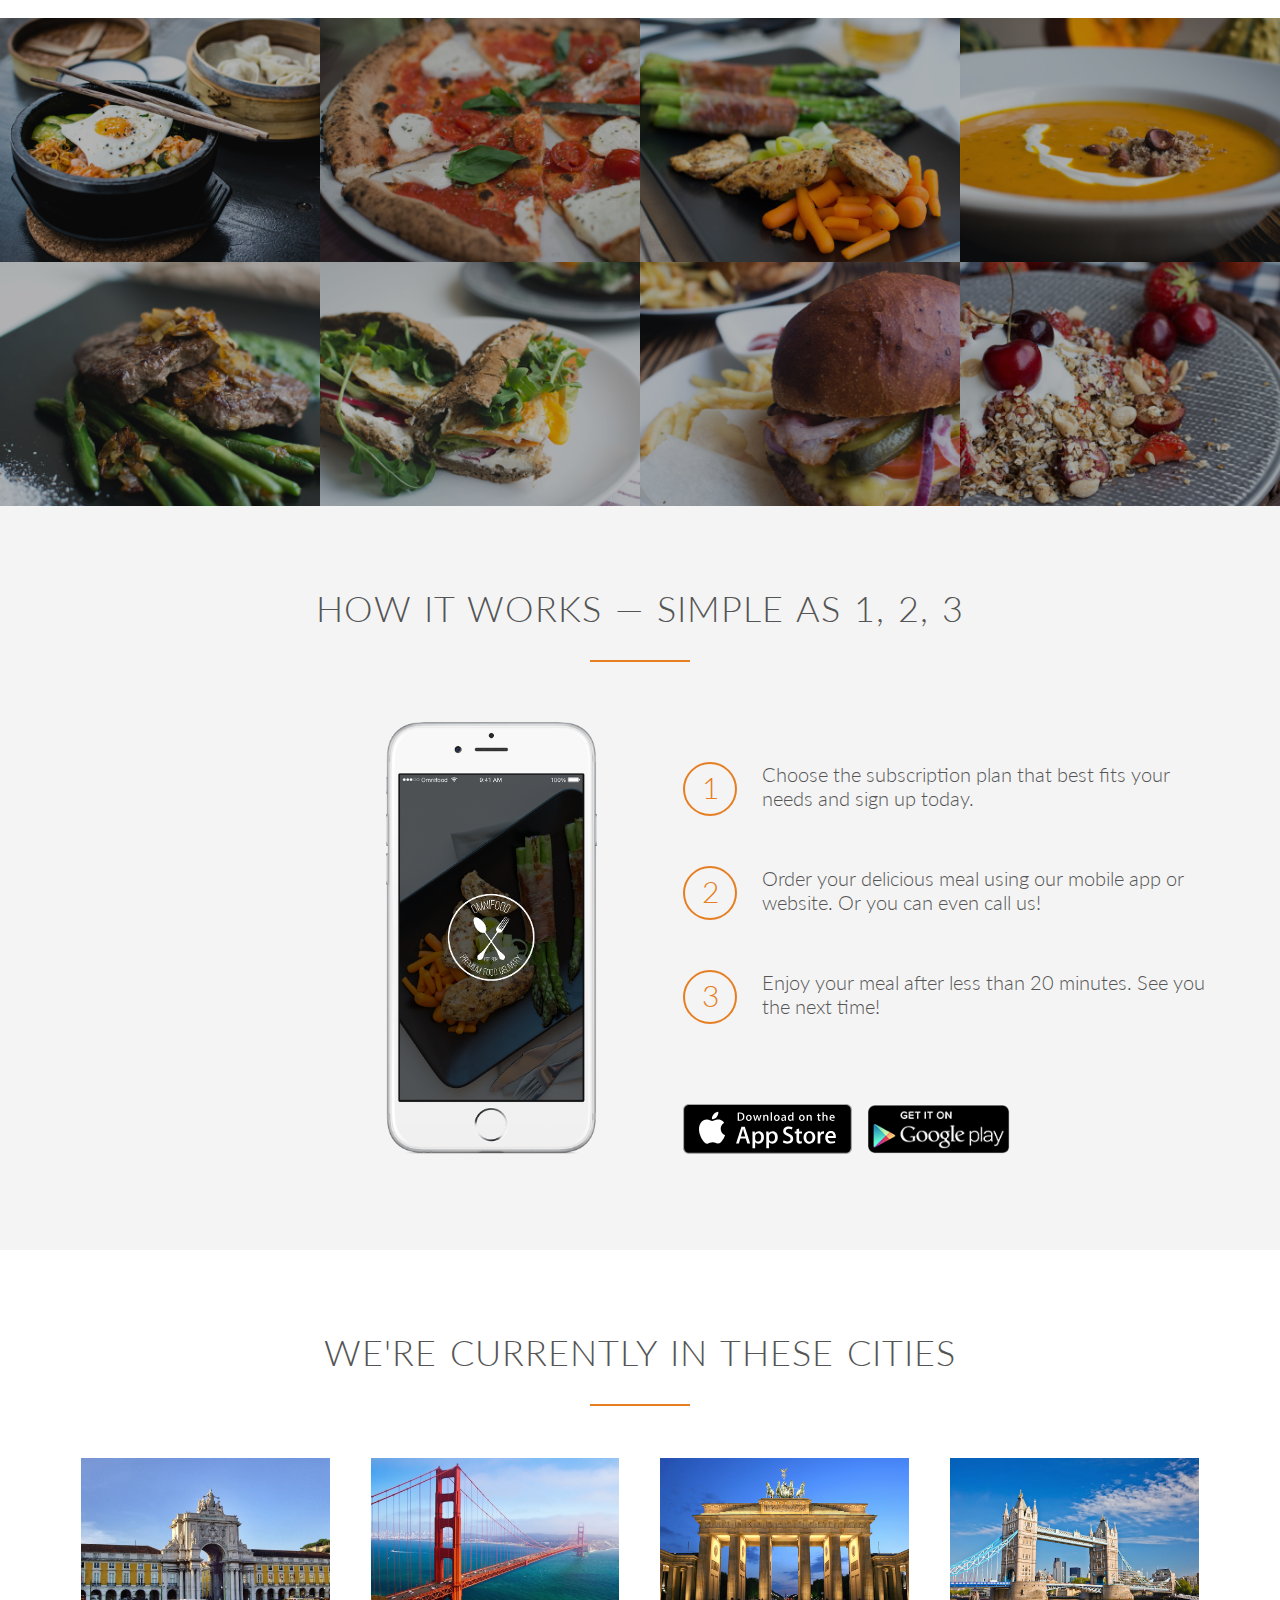
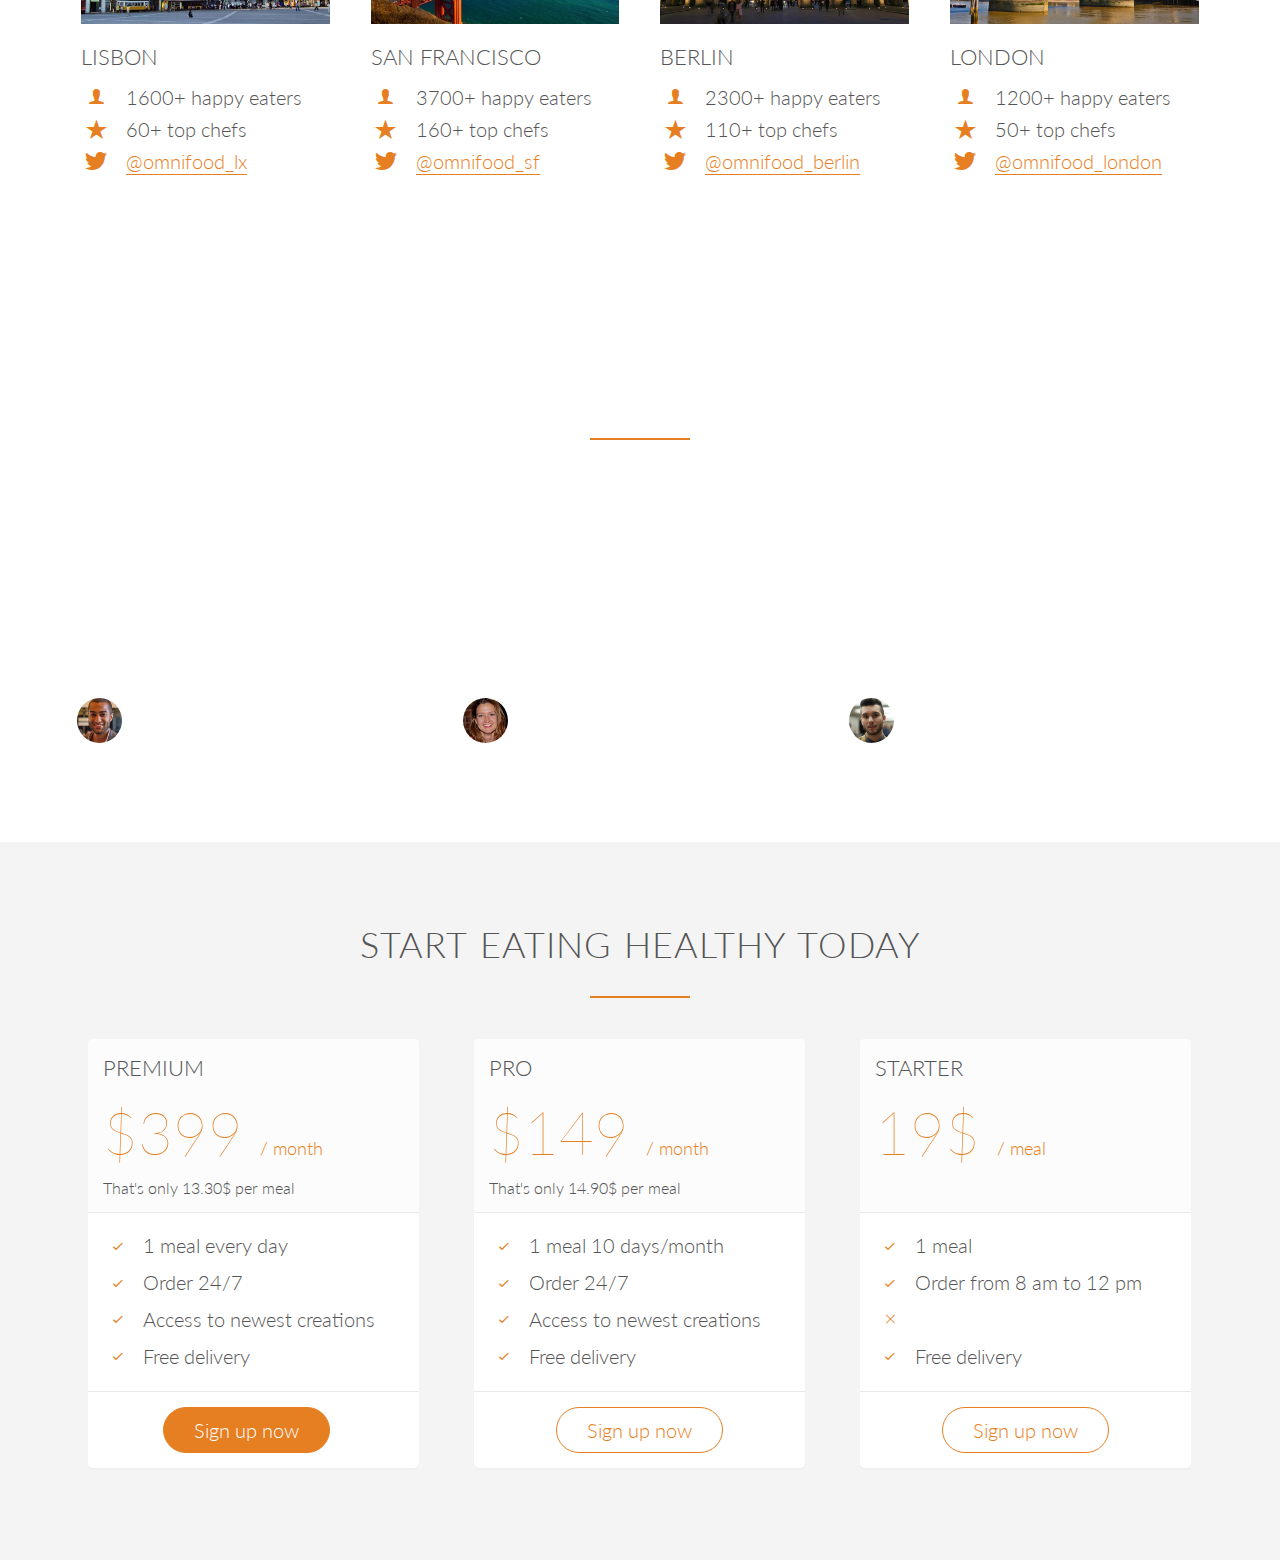
==== commit 9ad2693d: "Done sign up section" ====
--- a/index.html
+++ b/index.html
@@ -241,5 +241,73 @@
                                     </div>
                                 </div>
                             </section>
+
+         <section class="section-plans js--section-plans" id="plans">
+               <div class="row">
+                     <h2>Start eating healthy today</h2>
+               </div>
+               <div class="row">
+                    <div class="col span-1-of-3">
+                        <div class="plan-box js--wp-4">
+                            <div>
+                                <h3>Premium</h3>
+                                    <p class="plan-price">$399 <span>/ month</span></p>
+                                    <p class="plan-price-meal">That's only 13.30$ per meal</p>
+                            </div>
+                        <div>
+                          <ul>
+                            <li><i class="ion-ios-checkmark-empty icon-small"></i>1 meal every day</li>
+                            <li><i class="ion-ios-checkmark-empty icon-small"></i>Order 24/7</li>
+                            <li><i class="ion-ios-checkmark-empty icon-small"></i>Access to newest creations</li>
+                            <li><i class="ion-ios-checkmark-empty icon-small"></i>Free delivery</li>
+                          </ul>
+                        </div>
+                        <div>
+                            <a href="#" class="btn btn-full">Sign up now</a>
+                        </div>
+                        </div>
+                        </div>
+                        <div class="col span-1-of-3">
+                            <div class="plan-box">
+                               <div>
+                                   <h3>Pro</h3>
+                                       <p class="plan-price">$149 <span>/ month</span></p>
+                                       <p class="plan-price-meal">That's only 14.90$ per meal</p>
+                                    </div>
+                                <div>
+                            <ul>
+                              <li><i class="ion-ios-checkmark-empty icon-small"></i>1 meal 10 days/month</li>
+                              <li><i class="ion-ios-checkmark-empty icon-small"></i>Order 24/7</li>
+                              <li><i class="ion-ios-checkmark-empty icon-small"></i>Access to newest creations</li>
+                              <li><i class="ion-ios-checkmark-empty icon-small"></i>Free delivery</li>
+                            </ul>
+                        </div>
+                        <div>
+                          <a href="#" class="btn btn-ghost">Sign up now</a>
+                                </div>
+                            </div>
+                        </div>
+                        <div class="col span-1-of-3">
+                            <div class="plan-box">
+                                <div>
+                                    <h3>Starter</h3>
+                                    <p class="plan-price">19$ <span>/ meal</span></p>
+                                    <p class="plan-price-meal">&nbsp;</p>
+                                </div>
+                            <div>
+                                <ul>
+                                   <li><i class="ion-ios-checkmark-empty icon-small"></i>1 meal</li>
+                                   <li><i class="ion-ios-checkmark-empty icon-small"></i>Order from 8 am to 12 pm</li>
+                                   <li><i class="ion-ios-close-empty icon-small"></i></li>
+                                   <li><i class="ion-ios-checkmark-empty icon-small"></i>Free delivery</li>
+                                </ul>
+                            </div>
+                            <div>
+                                <a href="#" class="btn btn-ghost">Sign up now</a>
+                            </div>
+                        </div>
+                    </div>
+                </div>
+        </section>
     </body>
 </html>--- a/resources/css/style.css
+++ b/resources/css/style.css
@@ -430,4 +430,61 @@
     border-radius: 50%;
     margin-right: 10px;
     vertical-align: middle;
+}
+
+/* ----------------------------------------------- */
+/* SIGN UP */
+/* ----------------------------------------------- */
+
+.section-plans {
+    background-color: #f4f4f4;
+}
+
+.plan-box {
+    background-color: #fff;
+    border-radius: 5px;
+    width: 90%;
+    margin-left: 5%;
+    box-shadow: 0 2px 2px #efefef;
+}
+
+.plan-box div {
+    padding: 15px;
+    border-bottom: 1px solid #e8e8e8;
+}
+
+.plan-box div:first-child {
+    background-color: #fcfcfc;
+    border-top-left-radius: 5px;
+    border-top-right-radius: 5px;
+}
+
+.plan-box div:last-child {
+    text-align: center;
+    border: 0;
+}
+
+
+.plan-price {
+    font-size: 300%;
+    margin-bottom: 10px;
+    font-weight: 100;
+    color: #e67e22;
+}
+
+.plan-price span {
+    font-size: 30%;
+    font-weight: 300;
+}
+
+.plan-price-meal {
+    font-size: 80%;
+}
+
+.plan-box ul {
+    list-style: none;
+}
+
+.plan-box ul li {
+    padding: 5px 0;
 }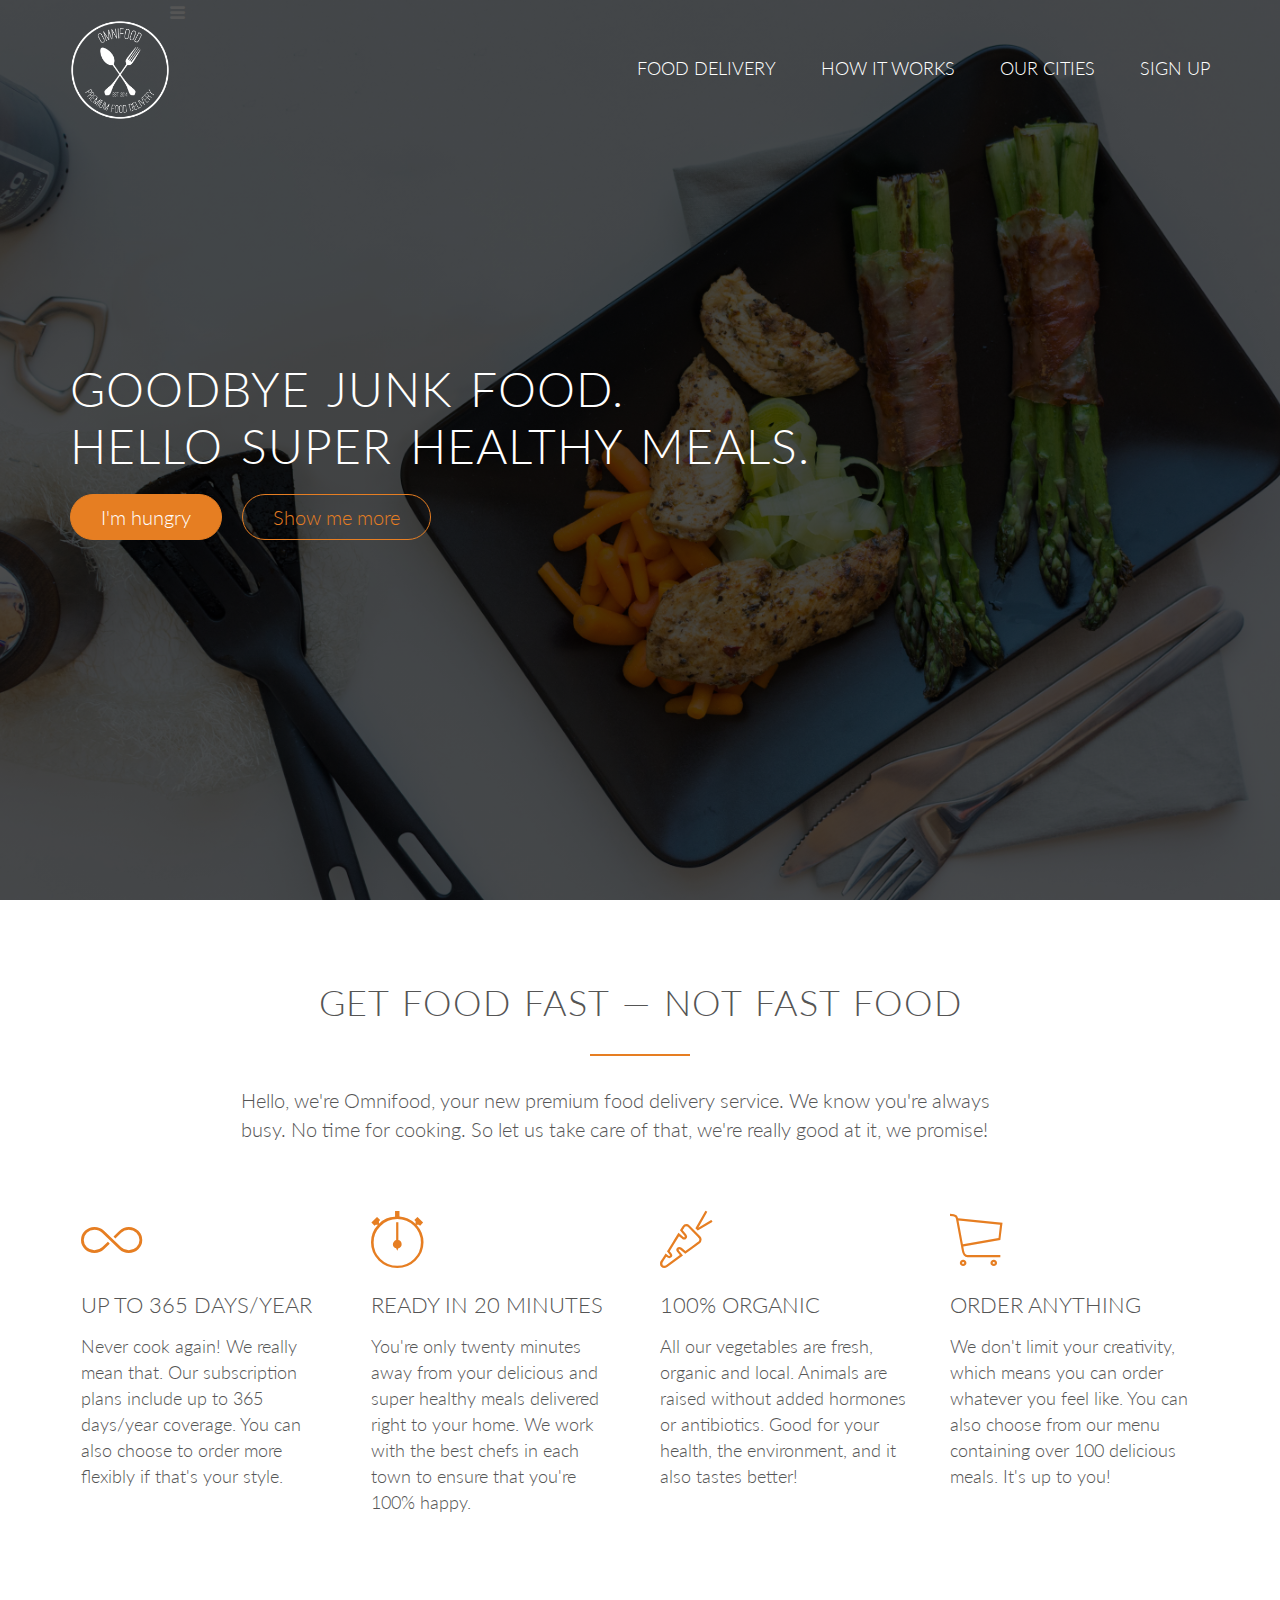
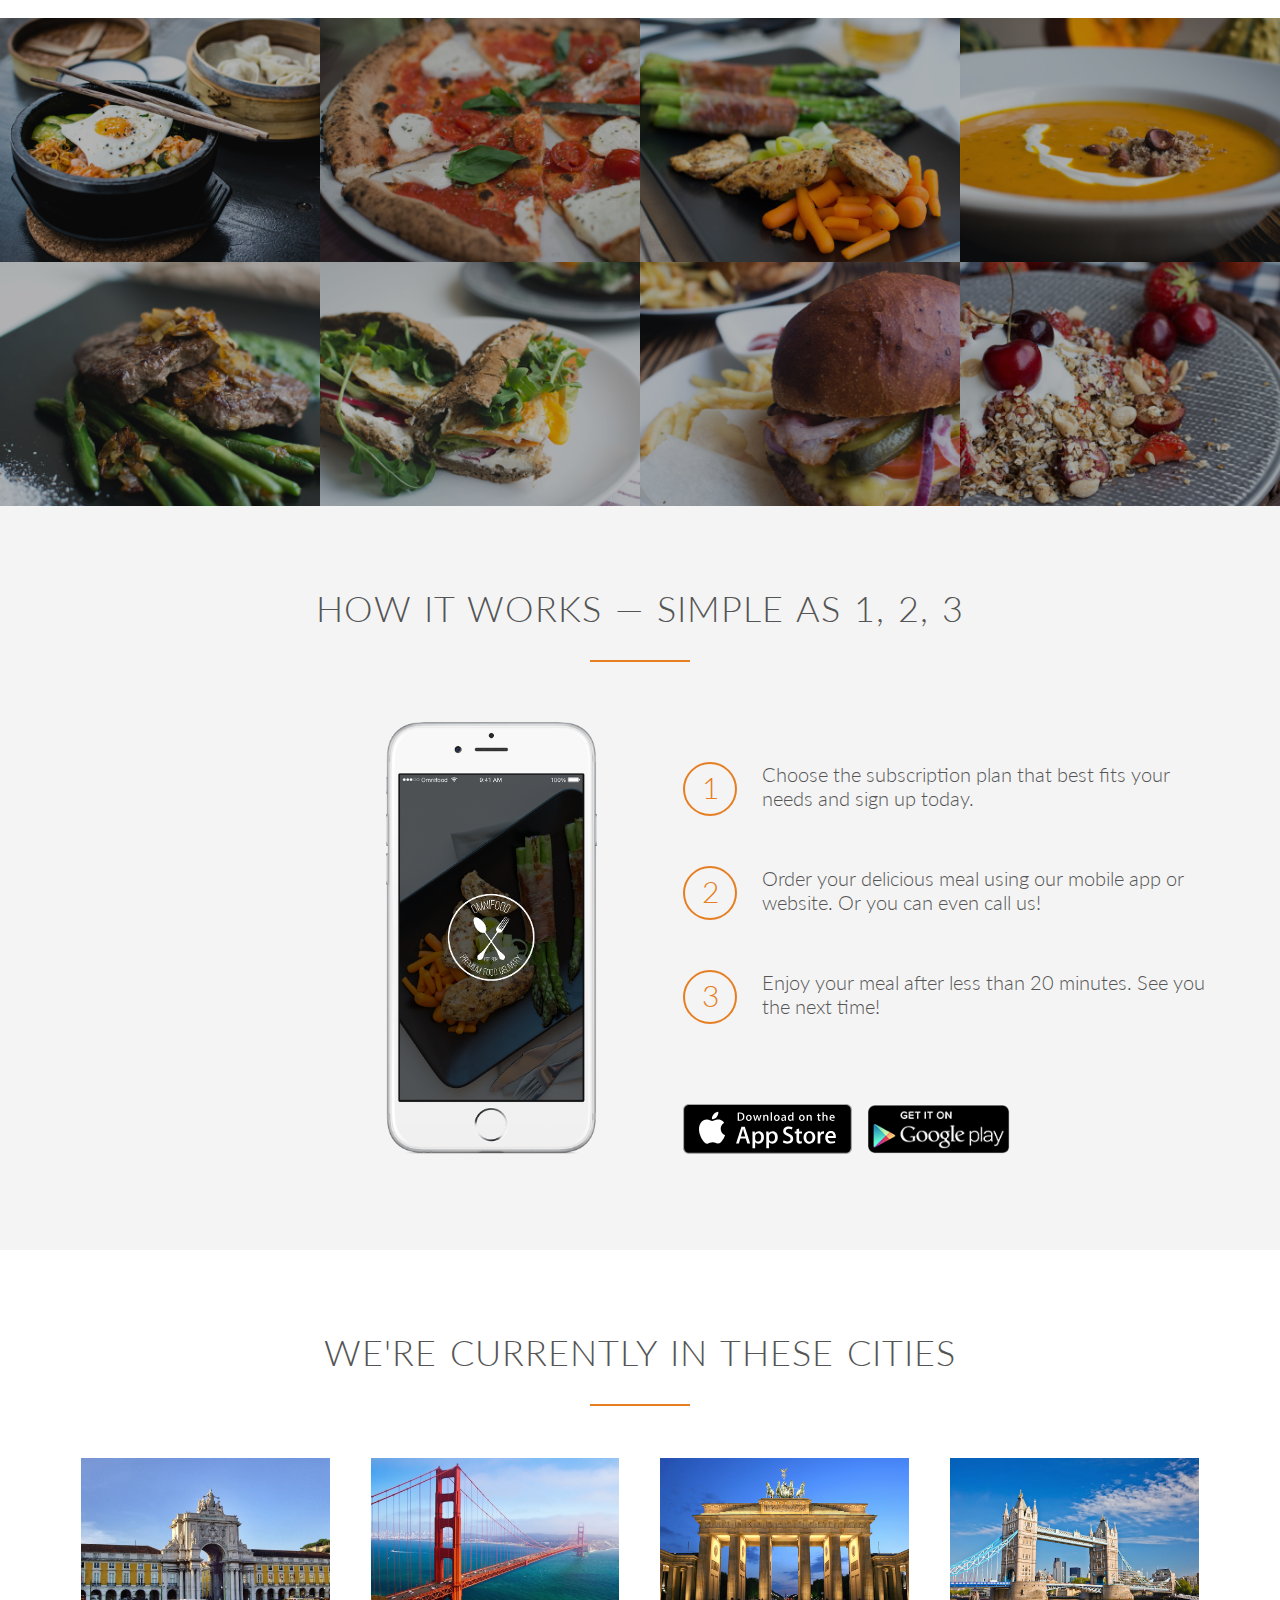
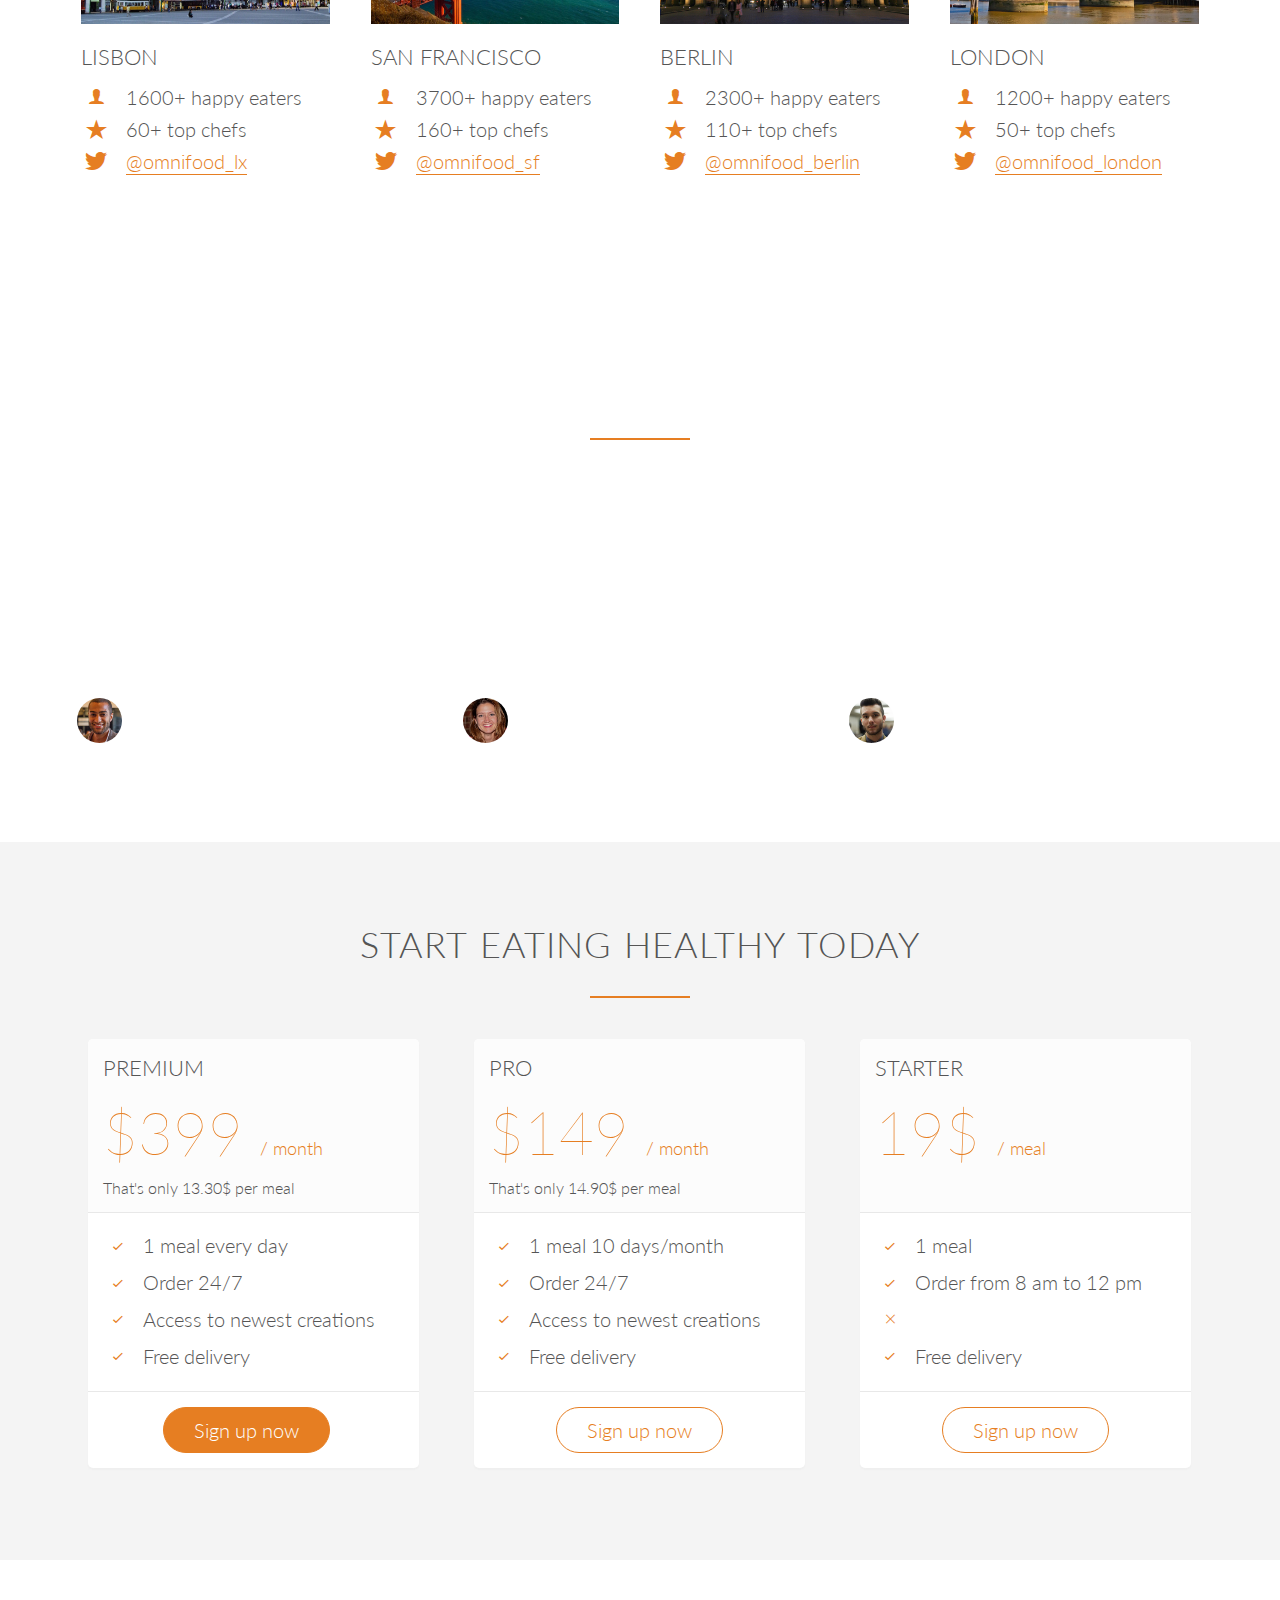
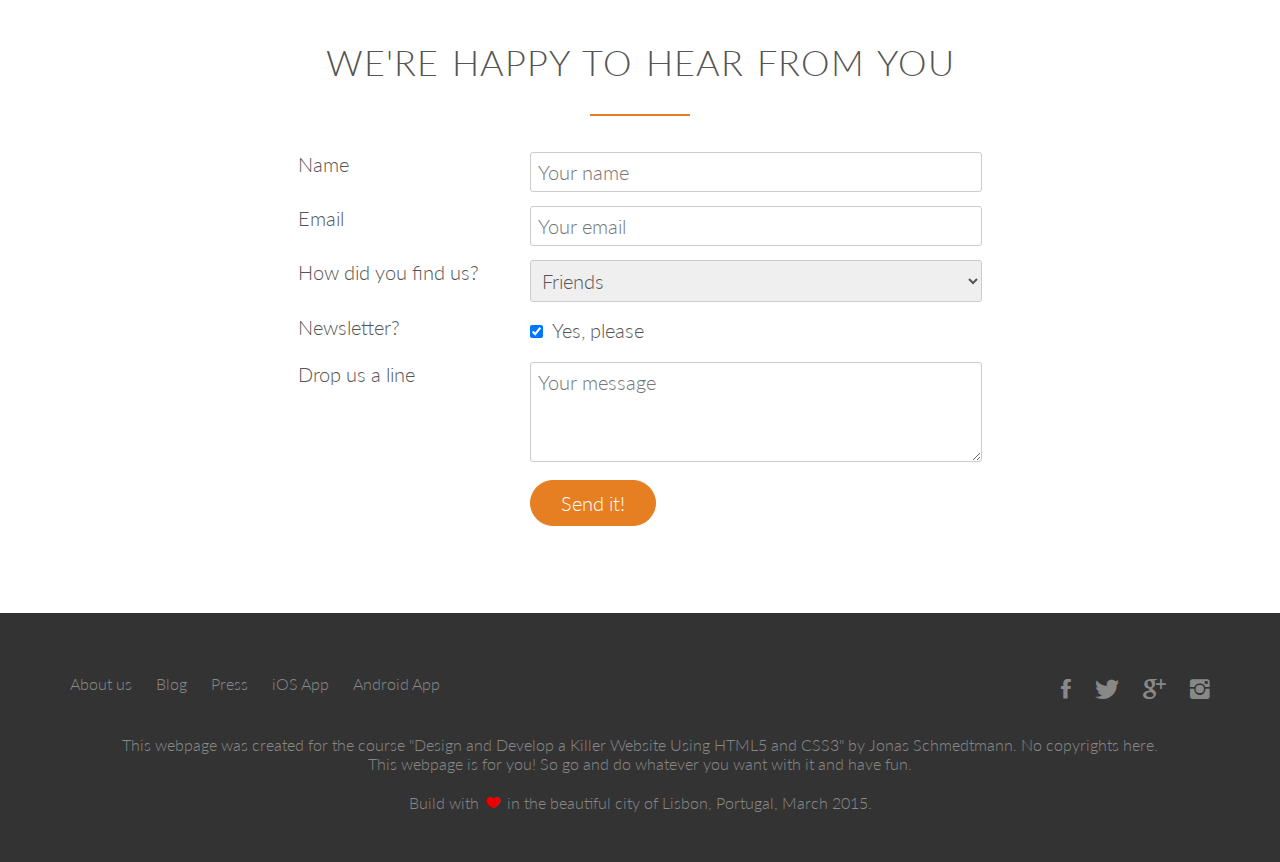
==== commit 271e218f: "Done footer and form section, added mediaqueries" ====
--- a/index.html
+++ b/index.html
@@ -4,6 +4,7 @@
         <link rel="stylesheet" type="text/css" href="vendors/css/normalize.css">
         <link rel="stylesheet" type="text/css" href="vendors/css/grid.css">
         <link rel="stylesheet" type="text/css" href="resources/css/style.css">
+        <link rel="stylesheet" type="text/css" href="resources/css/queries.css">
         <link rel="stylesheet" type="text/css" href="vendors/css/ionicons.min.css">
         <link href='http://fonts.googleapis.com/css?family=Lato:100,300,400,300italic' rel='stylesheet' type='text/css'>
         <title>Omnifood</title>
@@ -309,5 +310,99 @@
                     </div>
                 </div>
         </section>
+        <section class="section-form">
+                <div class="row">
+                    <h2>We're happy to hear from you</h2>
+                </div>
+                <div class="row">
+                    <form method="post" action="#" class="contact-form">
+                        <div class="row">
+                            <div class="col span-1-of-3">
+                                <label for="name">Name</label>
+                            </div>
+                            <div class="col span-2-of-3">
+                                <input type="text" name="name" id="name" placeholder="Your name" required>
+                            </div>
+                        </div>
+                        <div class="row">
+                            <div class="col span-1-of-3">
+                                <label for="email">Email</label>
+                            </div>
+                            <div class="col span-2-of-3">
+                                <input type="email" name="email" id="email" placeholder="Your email" required>
+                            </div>
+                        </div>
+                        <div class="row">
+                            <div class="col span-1-of-3">
+                                <label for="find-us">How did you find us?</label>
+                            </div>
+                            <div class="col span-2-of-3">
+                                <select name="find-us" id="find-us">
+                                    <option value="friends" selected>Friends</option>
+                                    <option value="search">Search engine</option>
+                                    <option value="ad">Advertisement</option>
+                                    <option value="other">Other</option>
+                                </select>
+                            </div>
+                        </div>
+                        <div class="row">
+                            <div class="col span-1-of-3">
+                                <label>Newsletter?</label>
+                            </div>
+                            <div class="col span-2-of-3">
+                                <input type="checkbox" name="news" id="news" checked> Yes, please
+                            </div>
+                        </div>
+                        <div class="row">
+                            <div class="col span-1-of-3">
+                                <label>Drop us a line</label>
+                            </div>
+                            <div class="col span-2-of-3">
+                                <textarea name="message" placeholder="Your message"></textarea>
+                            </div>
+                        </div>
+                        <div class="row">
+                            <div class="col span-1-of-3">
+                                <label>&nbsp;</label>
+                            </div>
+                            <div class="col span-2-of-3">
+                                <input type="submit" value="Send it!">
+                            </div>
+                        </div>
+                        
+                    </form>
+                    
+                </div>
+            </section>
+            <footer>
+                    <div class="row">
+                        <div class="col span-1-of-2">
+                            <ul class="footer-nav">
+                                <li><a href="#">About us</a></li>
+                                <li><a href="#">Blog</a></li>
+                                <li><a href="#">Press</a></li>
+                                <li><a href="#">iOS App</a></li>
+                                <li><a href="#">Android App</a></li>
+                            </ul>
+                        </div>
+                        <div class="col span-1-of-2">
+                            <ul class="social-links">
+                                <li><a href="#"><i class="ion-social-facebook"></i></a></li>
+                                <li><a href="#"><i class="ion-social-twitter"></i></a></li>
+                                <li><a href="#"><i class="ion-social-googleplus"></i></a></li>
+                                <li><a href="#"><i class="ion-social-instagram"></i></a></li>
+                            </ul>
+                        </div>
+                    </div>
+                    <div class="row">
+                        <p>
+                            This webpage was created for the course "Design and Develop a Killer Website Using HTML5 and CSS3" by Jonas Schmedtmann. No copyrights here.<br>
+                            This webpage is for you! So go and do whatever you want with it and have fun.
+                        </p>
+                        <p>
+                            Build with <i class="ion-ios-heart" style="color: #ea0000; padding: 0 3px;"></i> in the beautiful city of Lisbon, Portugal, March 2015.
+                        </p>
+                    </div>
+                </footer>
     </body>
 </html>--- a/resources/css/style.css
+++ b/resources/css/style.css
@@ -156,7 +156,8 @@
 /* ----------------------------------------------- */
 
 .btn:link,
-.btn:visited {
+.btn:visited,
+input[type=submit]  {
     display: inline-block;
     padding: 10px 30px;
     font-weight: 300;
@@ -167,7 +168,8 @@
 }
 
 .btn-full:link,
-.btn-full:visited {
+.btn-full:visited,
+input[type=submit]  {
     background-color: #e67e22;
     border: 1px solid #e67e22;
     color: #fff;
@@ -181,7 +183,9 @@
 }
 
 .btn:hover,
-.btn:active {
+.btn:active,
+input[type=submit]:hover,
+input[type=submit]:active {
     background-color: #cf6d17;
 }
 
@@ -487,4 +491,118 @@
 
 .plan-box ul li {
     padding: 5px 0;
-}+}
+
+/* ----------------------------------------------- */
+/* FORM */
+/* ----------------------------------------------- */
+
+.contact-form {
+    width: 60%;
+    margin: 0 auto;
+}
+
+input[type=text],
+input[type=email],
+select,
+textarea {
+    width: 100%;
+    padding: 7px;
+    border-radius: 3px;
+    border: 1px solid #ccc;
+}
+
+textarea {
+    height: 100px;
+}
+
+input[type=checkbox] {
+    margin: 10px 5px 10px 0;
+}
+
+*:focus {outline: none;}
+
+/* ----------------------------------------------- */
+/* FOOTER */
+/* ----------------------------------------------- */
+
+footer {
+    background-color: #333;
+    padding: 50px;
+    font-size: 80%;
+}
+
+.footer-nav {
+    list-style: none;
+    float: left;
+}
+
+.social-links {
+    list-style: none;
+    float: right;
+}
+
+.footer-nav li,
+.social-links li {
+    display: inline-block;
+    margin-right: 20px;
+}
+
+.footer-nav li:last-child,
+.social-links li:last-child {
+    margin-right: 0;
+}
+
+.footer-nav li a:link,
+.footer-nav li a:visited, 
+.social-links li a:link,
+.social-links li a:visited {
+    text-decoration: none;
+    border: 0;
+    color: #888;
+    -webkit-transition: color 0.2s;
+    transition: color 0.2s;
+}
+
+.footer-nav li a:hover,
+.footer-nav li a:active {
+    color: #ddd;
+}
+
+.social-links li a:link,
+.social-links li a:visited {
+    font-size: 160%;
+}
+
+.ion-social-facebook,
+.ion-social-twitter,
+.ion-social-googleplus,
+.ion-social-instagram {
+    -webkit-transition: color 0.2s;
+    transition: color 0.2s;
+}
+
+.ion-social-facebook:hover {
+    color: #3b5998;
+}
+
+.ion-social-twitter:hover {
+    color: #00aced;
+}
+
+.ion-social-googleplus:hover {
+    color: #dd4b39;
+}
+
+.ion-social-instagram:hover {
+    color: #517fa4;
+}
+
+
+footer p {
+    color: #888;
+    text-align: center;
+    margin-top: 20px;
+}
+
+
--- a/resources/css/queries.css
+++ b/resources/css/queries.css
@@ -0,0 +1,30 @@
+/* Big tablet to 1200px (widths smaller taht the 1140px row) */
+@media only screen and (max-width: 1200px) {
+    .hero-text-box {
+        width: 100%;
+        padding: 0 2%;
+    }
+    
+    .row { padding: 0 2%; }
+}
+/* Small tablet to big tablet: from 768px to 1023px */
+@media only screen and (max-width: 1023px) {
+    body { font-size: 18px; }
+    section { padding: 60px 0; }
+
+    .long-copy {
+        width: 80%;
+        margin-left: 10%;
+    }
+}
+
+/* Small phones to small tablets: from 481px to 767px */
+@media only screen and (max-width: 767px) {
+
+}
+
+/* Small phones: from 0 to 480px */
+@media only screen and (max-width: 480px) {
+    section { padding: 25px 0; }
+    .contact-form {width: 100%; }
+}